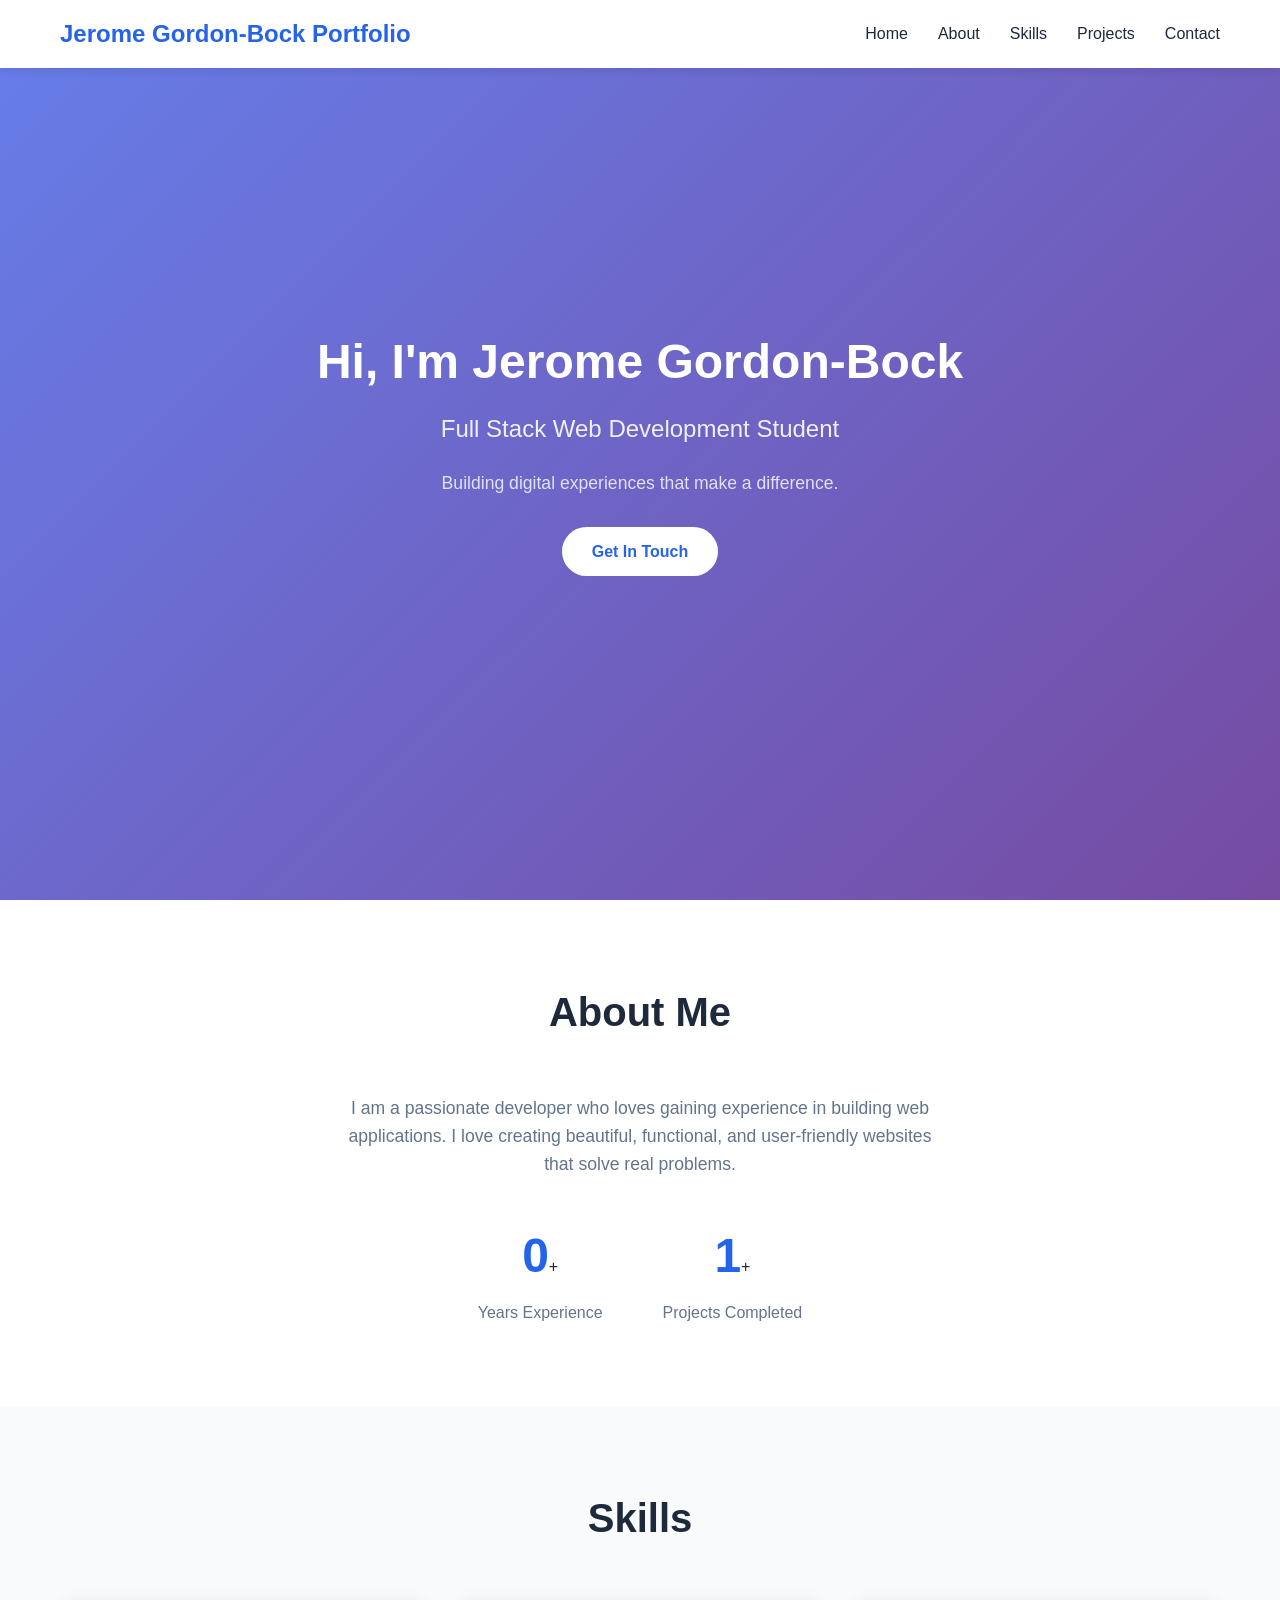
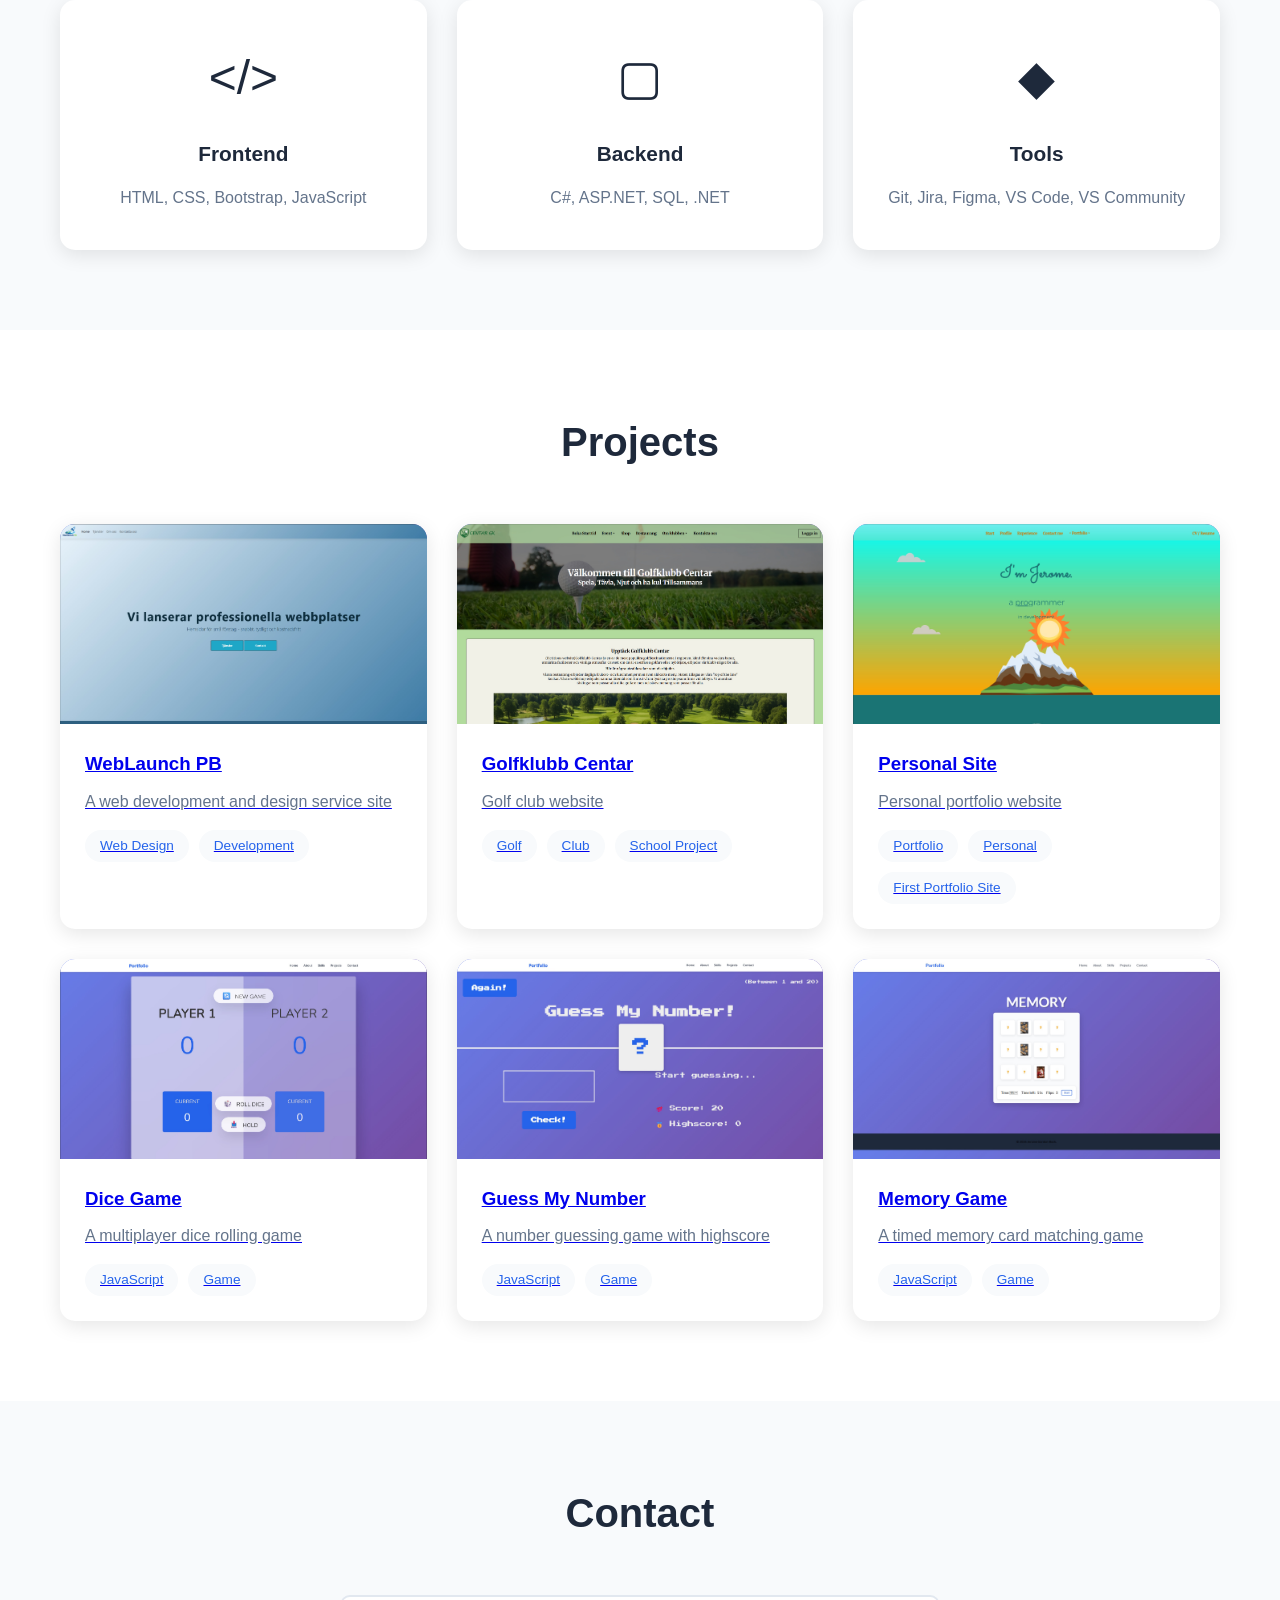
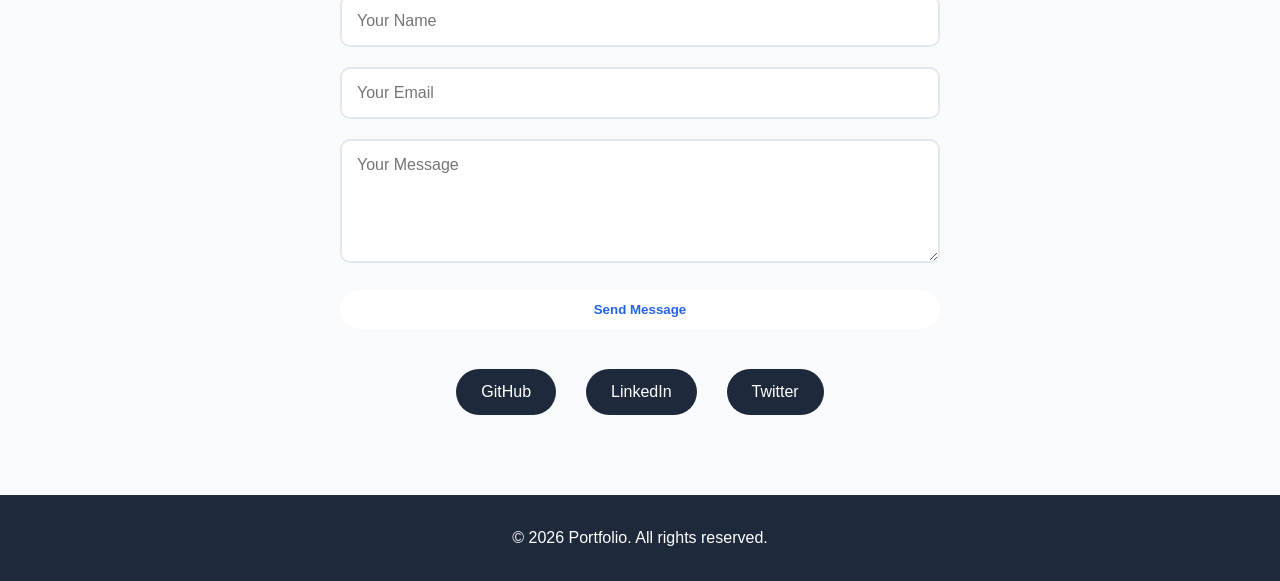
==== index.html @ b26fdc88 "first commit" ====
<!doctype html>
<html lang="en">
  <head>
    <meta charset="UTF-8" />
    <meta name="viewport" content="width=device-width, initial-scale=1.0" />
    <title>Portfolio</title>
    <link rel="stylesheet" href="styles.css" />
  </head>
  <body>
    <nav class="navbar">
      <div class="nav-content">
        <a href="#" class="logo">Jerome Gordon-Bock Portfolio</a>
        <button class="menu-toggle" id="menuToggle">
          <span></span>
          <span></span>
          <span></span>
        </button>
        <ul class="nav-links" id="navLinks">
          <li><a href="#home">Home</a></li>
          <li><a href="#about">About</a></li>
          <li><a href="#skills">Skills</a></li>
          <li><a href="#projects">Projects</a></li>
          <li><a href="#contact">Contact</a></li>
        </ul>
      </div>
    </nav>

    <section id="home" class="hero">
      <div class="hero-content">
        <h1>Hi, I'm <span id="typedName"></span></h1>
        <p class="tagline">Full Stack Web Development Student</p>
        <p class="bio">Building digital experiences that make a difference.</p>
        <a href="#contact" class="btn">Get In Touch</a>
      </div>
    </section>

    <section id="about" class="section">
      <div class="container">
        <h2 class="section-title">About Me</h2>
        <div class="about-content">
          <div class="about-text">
            <p>
              I am a passionate developer who loves gaining experience in
              building web applications. I love creating beautiful, functional,
              and user-friendly websites that solve real problems.
            </p>
          </div>
          <div class="about-stats">
            <div class="stat">
              <span class="stat-number" data-target="1">0</span>+
              <span class="stat-label">Years Experience</span>
            </div>
            <div class="stat">
              <span class="stat-number" data-target="5">0</span>+
              <span class="stat-label">Projects Completed</span>
            </div>
            <!-- <div class="stat">
              <span class="stat-number" data-target="0">0</span>+
              <span class="stat-label">Happy Clients</span>
            </div> -->
          </div>
        </div>
      </div>
    </section>

    <section id="skills" class="section bg-light">
      <div class="container">
        <h2 class="section-title">Skills</h2>
        <div class="skills-grid">
          <div class="skill-card">
            <div class="skill-icon">&#60;/&#62;</div>
            <h3>Frontend</h3>
            <p>HTML, CSS, Bootstrap, JavaScript</p>
          </div>
          <div class="skill-card">
            <div class="skill-icon">&#9634;</div>
            <h3>Backend</h3>
            <p>C#, ASP.NET, SQL, .NET</p>
          </div>
          <div class="skill-card">
            <div class="skill-icon">&#9670;</div>
            <h3>Tools</h3>
            <p>Git, Jira, Figma, VS Code, VS Community</p>
          </div>
        </div>
      </div>
    </section>

    <section id="projects" class="section">
      <div class="container">
        <h2 class="section-title">Projects</h2>
        <div class="projects-grid">
          <div class="project-card">
            <a
              href="https://www.weblaunchpb.se/"
              target="_blank"
              class="project-link"
            >
              <div class="project-image">
                <img
                  src="images/projects/weblaunchpb.jpg"
                  alt="WebLaunch PB"
                  onerror="this.style.display = 'none'"
                />
              </div>
              <div class="project-info">
                <h3>WebLaunch PB</h3>
                <p>A web development and design service site</p>
                <div class="project-tags">
                  <span>Web Design</span>
                  <span>Development</span>
                </div>
              </div>
            </a>
          </div>
          <div class="project-card">
            <a
              href="https://bockarns.github.io/Golfklubb-Centar/"
              target="_blank"
              class="project-link"
            >
              <div class="project-image">
                <img
                  src="images/projects/golfklubb.jpg"
                  alt="Golfklubb Centar"
                  onerror="this.style.display = 'none'"
                />
              </div>
              <div class="project-info">
                <h3>Golfklubb Centar</h3>
                <p>Golf club website</p>
                <div class="project-tags">
                  <span>Golf</span>
                  <span>Club</span>
                  <span>School Project</span>
                </div>
              </div>
            </a>
          </div>
          <div class="project-card">
            <a
              href="https://bockarns.github.io/Site/"
              target="_blank"
              class="project-link"
            >
              <div class="project-image">
                <img
                  src="images/projects/personal-site.jpg"
                  alt="Personal Site"
                  onerror="this.style.display = 'none'"
                />
              </div>
              <div class="project-info">
                <h3>Personal Site</h3>
                <p>Personal portfolio website</p>
                <div class="project-tags">
                  <span>Portfolio</span>
                  <span>Personal</span>
                  <span>First Portfolio Site</span>
                </div>
              </div>
            </a>
          </div>
          <div class="project-card">
            <a
              href="JS-projects/dices.html"
              target="_blank"
              class="project-link"
            >
              <div class="project-image">
                <img
                  src="images/projects/dice-game.jpg"
                  alt="Dice Game"
                  onerror="this.style.display = 'none'"
                />
              </div>
              <div class="project-info">
                <h3>Dice Game</h3>
                <p>A multiplayer dice rolling game</p>
                <div class="project-tags">
                  <span>JavaScript</span>
                  <span>Game</span>
                </div>
              </div>
            </a>
          </div>
          <div class="project-card">
            <a
              href="JS-projects/guessMN.html"
              target="_blank"
              class="project-link"
            >
              <div class="project-image">
                <img
                  src="images/projects/guessMN.jpg"
                  alt="Guess My Number"
                  onerror="this.style.display = 'none'"
                />
              </div>
              <div class="project-info">
                <h3>Guess My Number</h3>
                <p>A number guessing game with highscore</p>
                <div class="project-tags">
                  <span>JavaScript</span>
                  <span>Game</span>
                </div>
              </div>
            </a>
          </div>
          <div class="project-card">
            <a
              href="JS-projects/memory.html"
              target="_blank"
              class="project-link"
            >
              <div class="project-image">
                <img
                  src="images/projects/memory.jpg"
                  alt="Memory Game"
                  onerror="this.style.display = 'none'"
                />
              </div>
              <div class="project-info">
                <h3>Memory Game</h3>
                <p>A timed memory card matching game</p>
                <div class="project-tags">
                  <span>JavaScript</span>
                  <span>Game</span>
                </div>
              </div>
            </a>
          </div>
        </div>
      </div>
    </section>

    <section id="contact" class="section bg-light">
      <div class="container">
        <h2 class="section-title">Contact</h2>
        <form class="contact-form" id="contactForm" action="mailto:Jerome.bock@gmail.com" method="POST" enctype="text/plain">
          <div class="form-group">
            <input type="text" id="name" placeholder="Your Name" required />
          </div>
          <div class="form-group">
            <input type="email" id="email" placeholder="Your Email" required />
          </div>
          <div class="form-group">
            <textarea
              id="message"
              rows="5"
              placeholder="Your Message"
              required
            ></textarea>
          </div>
          <button type="submit" class="btn">Send Message</button>
        </form>
        <div class="social-links">
          <a
            href="https://github.com/Bockarns"
            target="_blank"
            class="social-link"
            >GitHub</a
          >
          <a
            href="https://www.linkedin.com/in/jerome-gordon-bock/"
            target="_blank"
            class="social-link"
            >LinkedIn</a
          >
          <a href="https://x.com/Bockarn" target="_blank" class="social-link"
            >Twitter</a
          >
        </div>
      </div>
    </section>

    <footer class="footer">
      <p>&copy; 2026 Portfolio. All rights reserved.</p>
    </footer>

    <script src="script.js"></script>
  </body>
</html>
---- styles.css ----
* {
    margin: 0;
    padding: 0;
    box-sizing: border-box;
}

:root {
    --primary: #2563eb;
    --dark: #1e293b;
    --light: #f8fafc;
    --gray: #64748b;
    --white: #ffffff;
}

html {
    scroll-behavior: smooth;
}

body {
    font-family: 'Segoe UI', Tahoma, Geneva, Verdana, sans-serif;
    line-height: 1.6;
    color: var(--dark);
}

.container {
    max-width: 1200px;
    margin: 0 auto;
    padding: 0 20px;
}

.navbar {
    position: fixed;
    top: 0;
    left: 0;
    right: 0;
    background: var(--white);
    box-shadow: 0 2px 10px rgba(0, 0, 0, 0.1);
    z-index: 1000;
}

.nav-content {
    max-width: 1200px;
    margin: 0 auto;
    padding: 15px 20px;
    display: flex;
    justify-content: space-between;
    align-items: center;
}

.logo {
    font-size: 1.5rem;
    font-weight: bold;
    color: var(--primary);
    text-decoration: none;
}

.nav-links {
    display: flex;
    list-style: none;
    gap: 30px;
}

.nav-links a {
    text-decoration: none;
    color: var(--dark);
    font-weight: 500;
    transition: color 0.3s;
}

.nav-links a:hover {
    color: var(--primary);
}

.menu-toggle {
    display: none;
    flex-direction: column;
    gap: 5px;
    background: none;
    border: none;
    cursor: pointer;
    padding: 5px;
}

.menu-toggle span {
    width: 25px;
    height: 3px;
    background: var(--dark);
    border-radius: 2px;
    transition: all 0.3s;
}

.hero {
    min-height: 100vh;
    display: flex;
    align-items: center;
    justify-content: center;
    background: linear-gradient(135deg, #667eea 0%, #764ba2 100%);
    color: var(--white);
    text-align: center;
    padding: 100px 20px;
}

.hero-content h1 {
    font-size: 3rem;
    margin-bottom: 10px;
}

.tagline {
    font-size: 1.5rem;
    margin-bottom: 20px;
    opacity: 0.9;
}

.bio {
    font-size: 1.1rem;
    margin-bottom: 30px;
    opacity: 0.8;
}

.btn {
    display: inline-block;
    padding: 12px 30px;
    background: var(--white);
    color: var(--primary);
    text-decoration: none;
    border-radius: 30px;
    font-weight: 600;
    transition: transform 0.3s, box-shadow 0.3s;
    border: none;
    cursor: pointer;
}

.btn:hover {
    transform: translateY(-3px);
    box-shadow: 0 10px 20px rgba(0, 0, 0, 0.2);
}

.section {
    padding: 80px 0;
}

.bg-light {
    background: var(--light);
}

.section-title {
    font-size: 2.5rem;
    text-align: center;
    margin-bottom: 50px;
    color: var(--dark);
}

.about-content {
    display: flex;
    flex-direction: column;
    align-items: center;
    gap: 40px;
}

.about-text {
    max-width: 600px;
    text-align: center;
    font-size: 1.1rem;
    color: var(--gray);
}

.about-stats {
    display: flex;
    gap: 60px;
    flex-wrap: wrap;
    justify-content: center;
}

.stat {
    text-align: center;
}

.stat-number {
    font-size: 3rem;
    font-weight: bold;
    color: var(--primary);
}

.stat-label {
    display: block;
    color: var(--gray);
    margin-top: 5px;
}

.skills-grid {
    display: grid;
    grid-template-columns: repeat(auto-fit, minmax(250px, 1fr));
    gap: 30px;
}

.skill-card {
    background: var(--white);
    padding: 40px 30px;
    border-radius: 15px;
    text-align: center;
    box-shadow: 0 5px 20px rgba(0, 0, 0, 0.1);
    transition: transform 0.3s;
}

.skill-card:hover {
    transform: translateY(-5px);
}

.skill-icon {
    font-size: 3rem;
    margin-bottom: 20px;
}

.skill-card h3 {
    margin-bottom: 15px;
    font-size: 1.3rem;
}

.skill-card p {
    color: var(--gray);
}

.projects-grid {
    display: grid;
    grid-template-columns: repeat(auto-fit, minmax(300px, 1fr));
    gap: 30px;
}

.project-card {
    background: var(--white);
    border-radius: 15px;
    overflow: hidden;
    box-shadow: 0 5px 20px rgba(0, 0, 0, 0.1);
    transition: transform 0.3s;
}

.project-card:hover {
    transform: translateY(-5px);
}

.project-image {
    height: 200px;
    background: linear-gradient(135deg, #667eea 0%, #764ba2 100%);
    overflow: hidden;
}

.project-image img {
    width: 100%;
    height: 100%;
    object-fit: cover;
    object-position: top;
}

.project-info {
    padding: 25px;
}

.project-info h3 {
    margin-bottom: 10px;
}

.project-info p {
    color: var(--gray);
    margin-bottom: 15px;
}

.project-tags {
    display: flex;
    gap: 10px;
    flex-wrap: wrap;
}

.project-tags span {
    padding: 5px 15px;
    background: var(--light);
    border-radius: 20px;
    font-size: 0.85rem;
    color: var(--primary);
}

.contact-form {
    max-width: 600px;
    margin: 0 auto 40px;
}

.form-group {
    margin-bottom: 20px;
}

.form-group input,
.form-group textarea {
    width: 100%;
    padding: 15px;
    border: 2px solid #e2e8f0;
    border-radius: 10px;
    font-size: 1rem;
    font-family: inherit;
    transition: border-color 0.3s;
}

.form-group input:focus,
.form-group textarea:focus {
    outline: none;
    border-color: var(--primary);
}

.contact-form .btn {
    width: 100%;
}

.social-links {
    display: flex;
    justify-content: center;
    gap: 30px;
}

.social-link {
    padding: 10px 25px;
    background: var(--dark);
    color: var(--white);
    text-decoration: none;
    border-radius: 25px;
    transition: background 0.3s;
}

.social-link:hover {
    background: var(--primary);
}

.footer {
    background: var(--dark);
    color: var(--white);
    text-align: center;
    padding: 30px 20px;
}

@media (max-width: 768px) {
    .menu-toggle {
        display: flex;
    }

    .nav-links {
        position: absolute;
        top: 100%;
        left: 0;
        right: 0;
        background: var(--white);
        flex-direction: column;
        padding: 20px;
        gap: 15px;
        box-shadow: 0 10px 20px rgba(0, 0, 0, 0.1);
        display: none;
    }

    .nav-links.active {
        display: flex;
    }

    .hero-content h1 {
        font-size: 2rem;
    }

    .tagline {
        font-size: 1.2rem;
    }

    .about-stats {
        gap: 30px;
    }

    .stat-number {
        font-size: 2rem;
    }
}
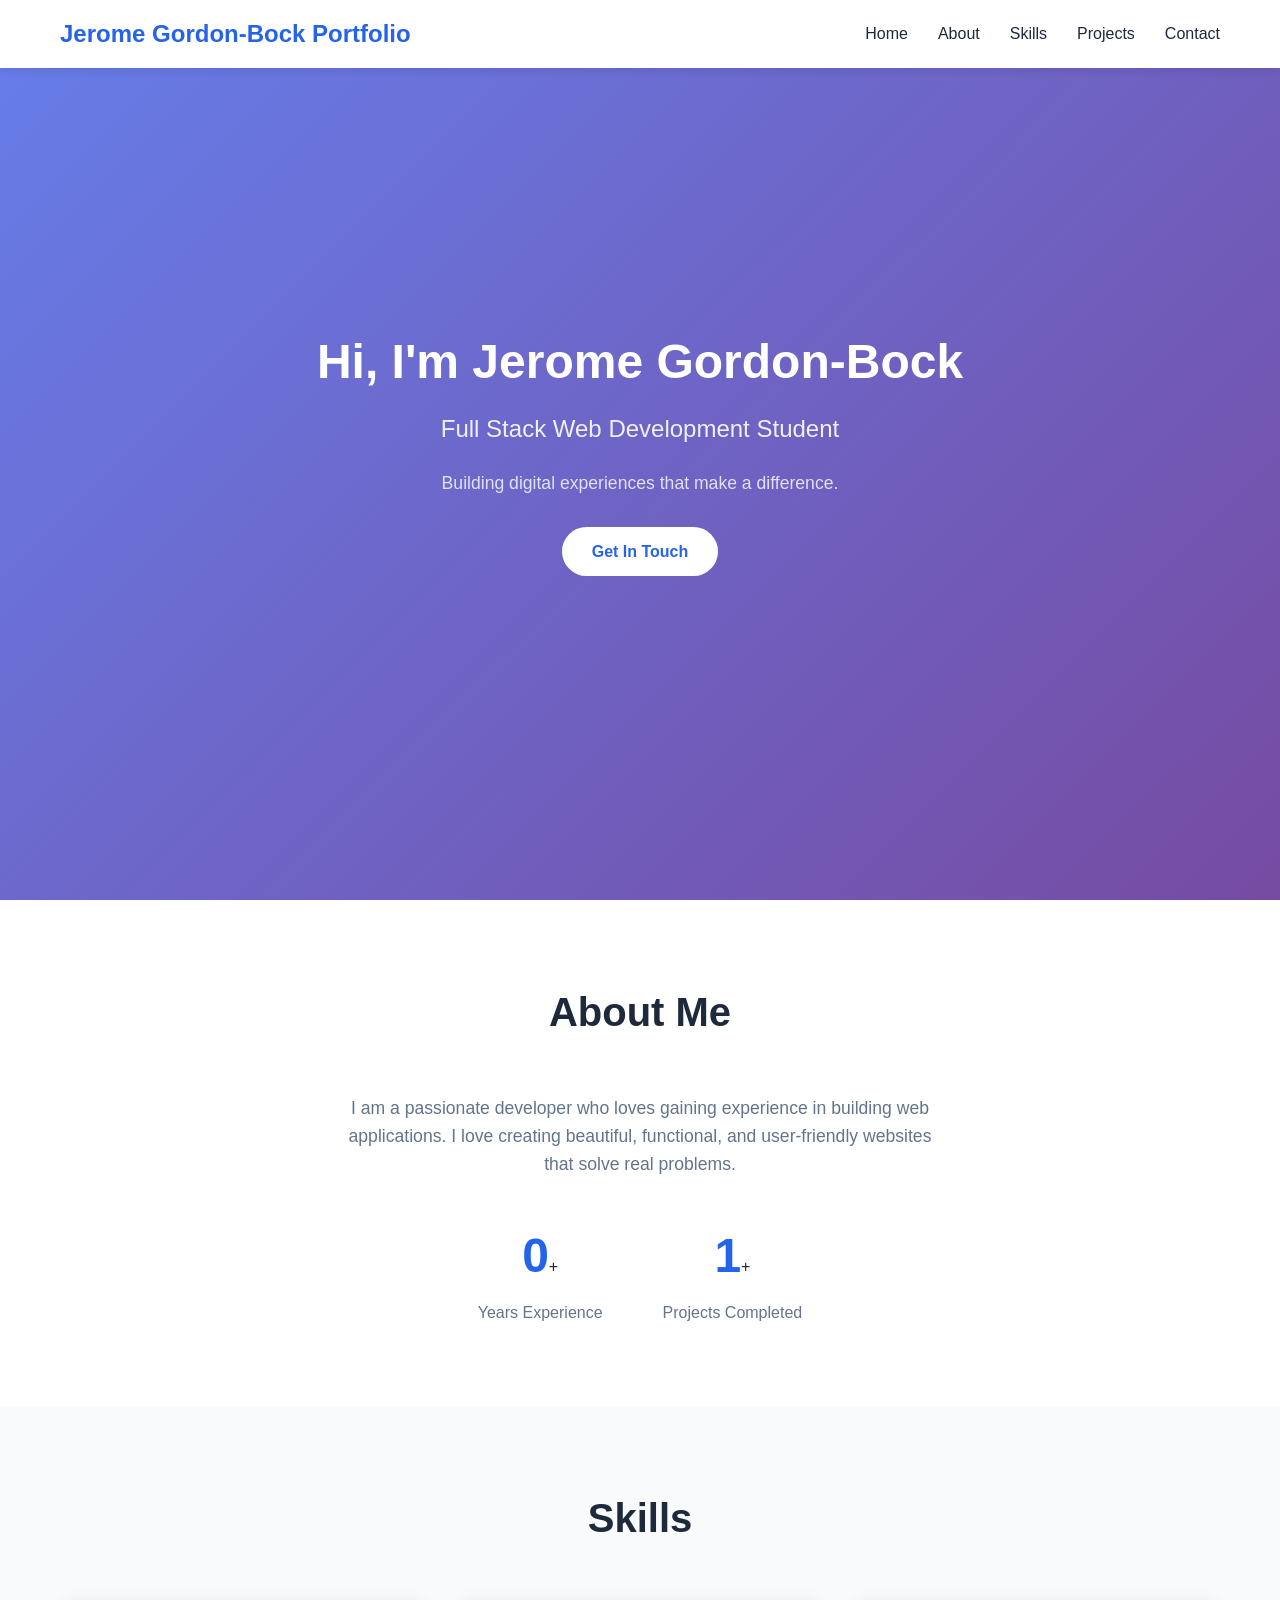
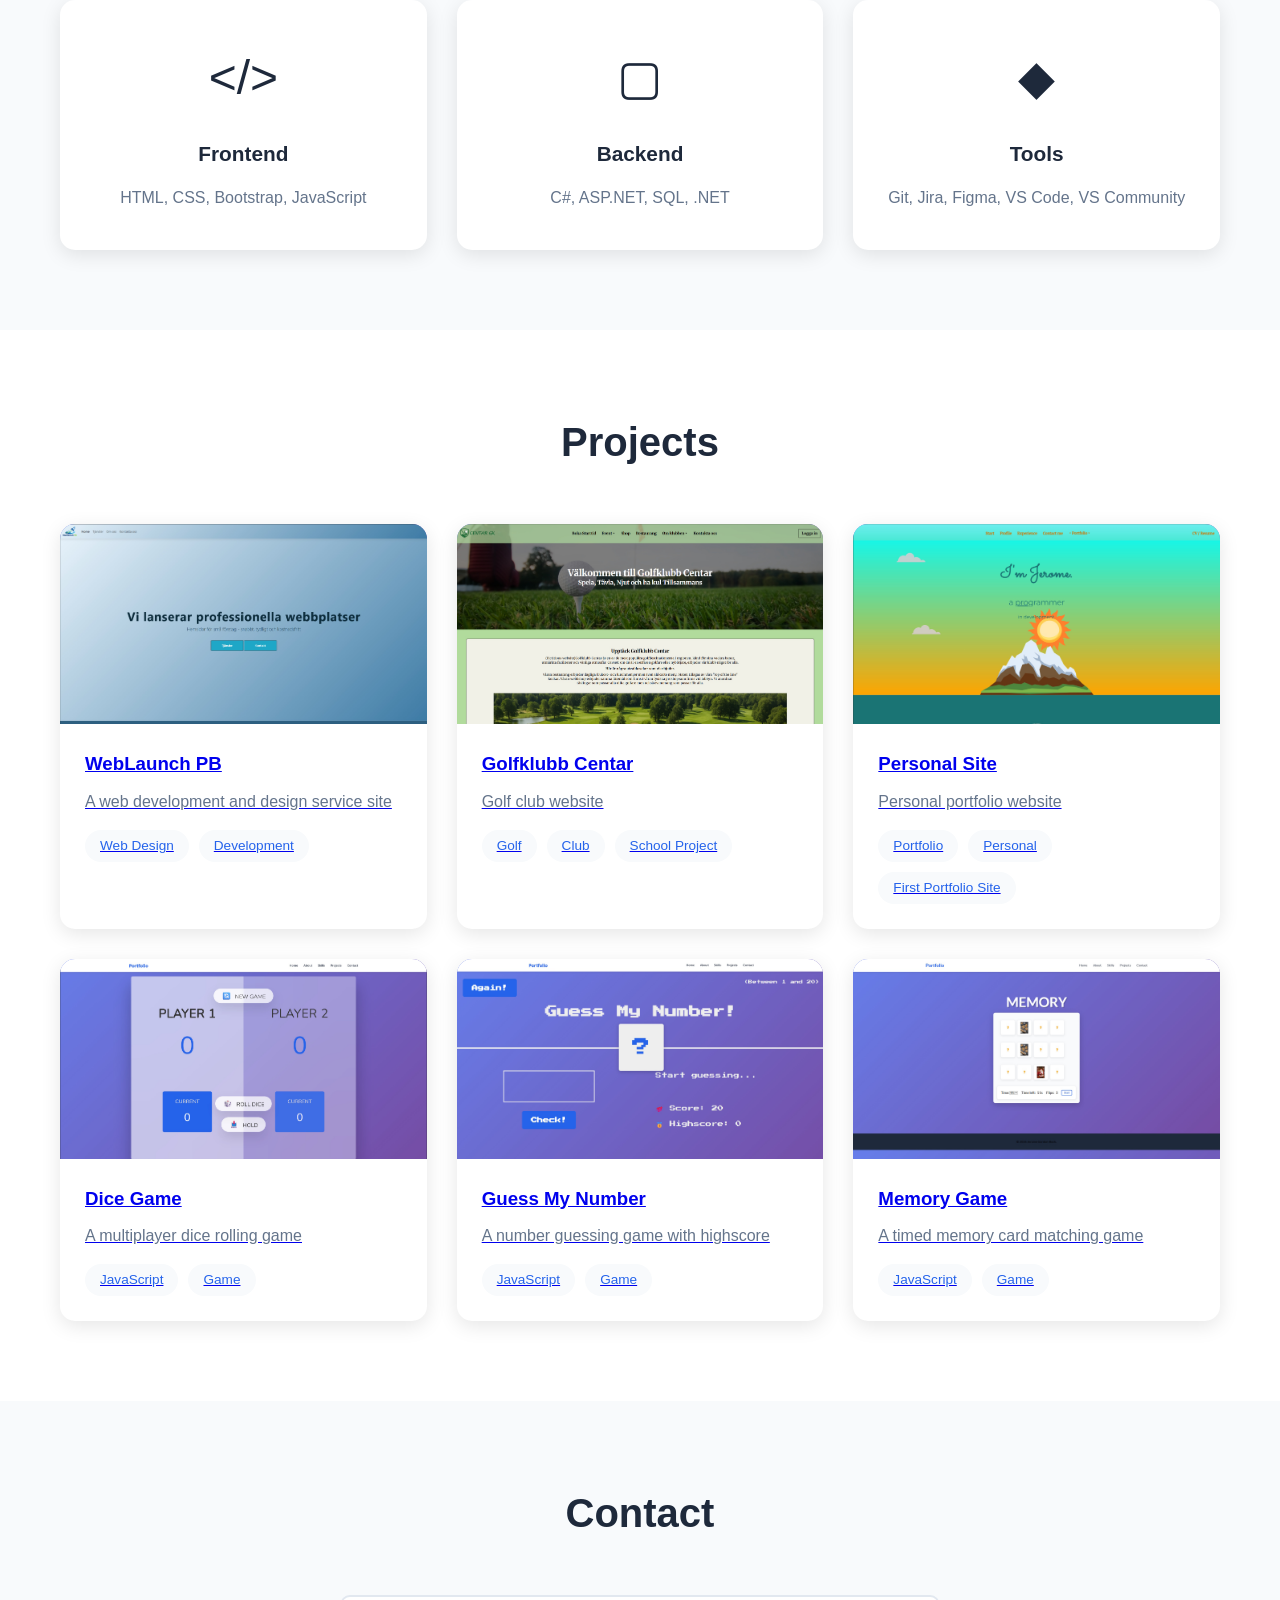
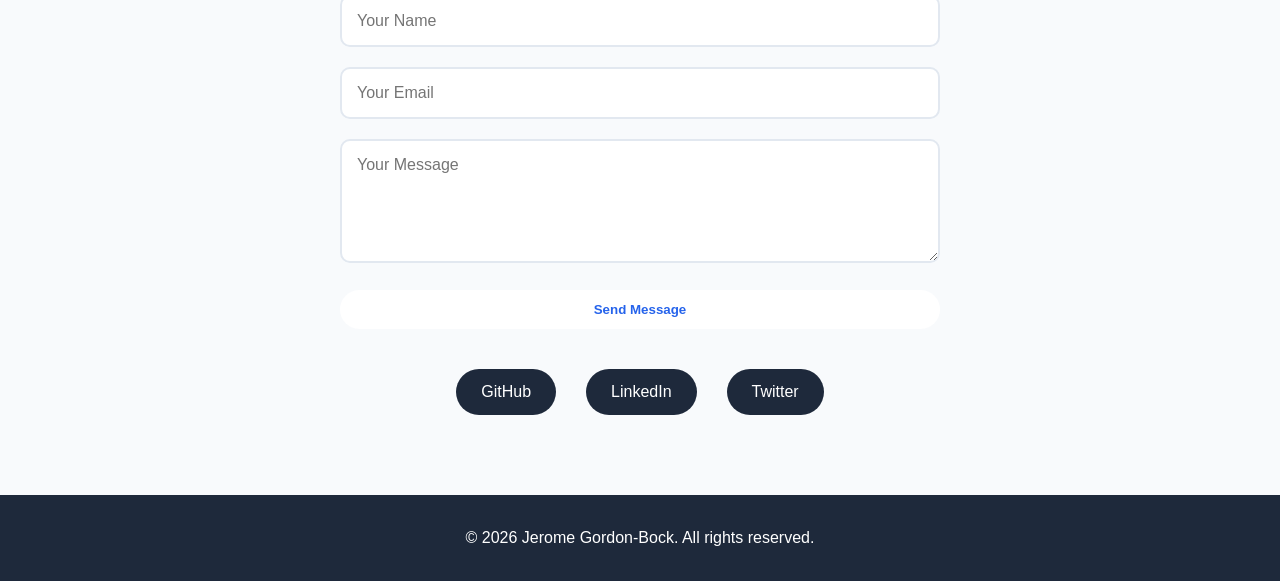
==== commit df1d85d9: "Updated Copyright" ====
--- a/index.html
+++ b/index.html
@@ -237,7 +237,13 @@
     <section id="contact" class="section bg-light">
       <div class="container">
         <h2 class="section-title">Contact</h2>
-        <form class="contact-form" id="contactForm" action="mailto:Jerome.bock@gmail.com" method="POST" enctype="text/plain">
+        <form
+          class="contact-form"
+          id="contactForm"
+          action="mailto:Jerome.bock@gmail.com"
+          method="POST"
+          enctype="text/plain"
+        >
           <div class="form-group">
             <input type="text" id="name" placeholder="Your Name" required />
           </div>
@@ -275,7 +281,7 @@
     </section>
 
     <footer class="footer">
-      <p>&copy; 2026 Portfolio. All rights reserved.</p>
+      <p>&copy; 2026 Jerome Gordon-Bock. All rights reserved.</p>
     </footer>
 
     <script src="script.js"></script>
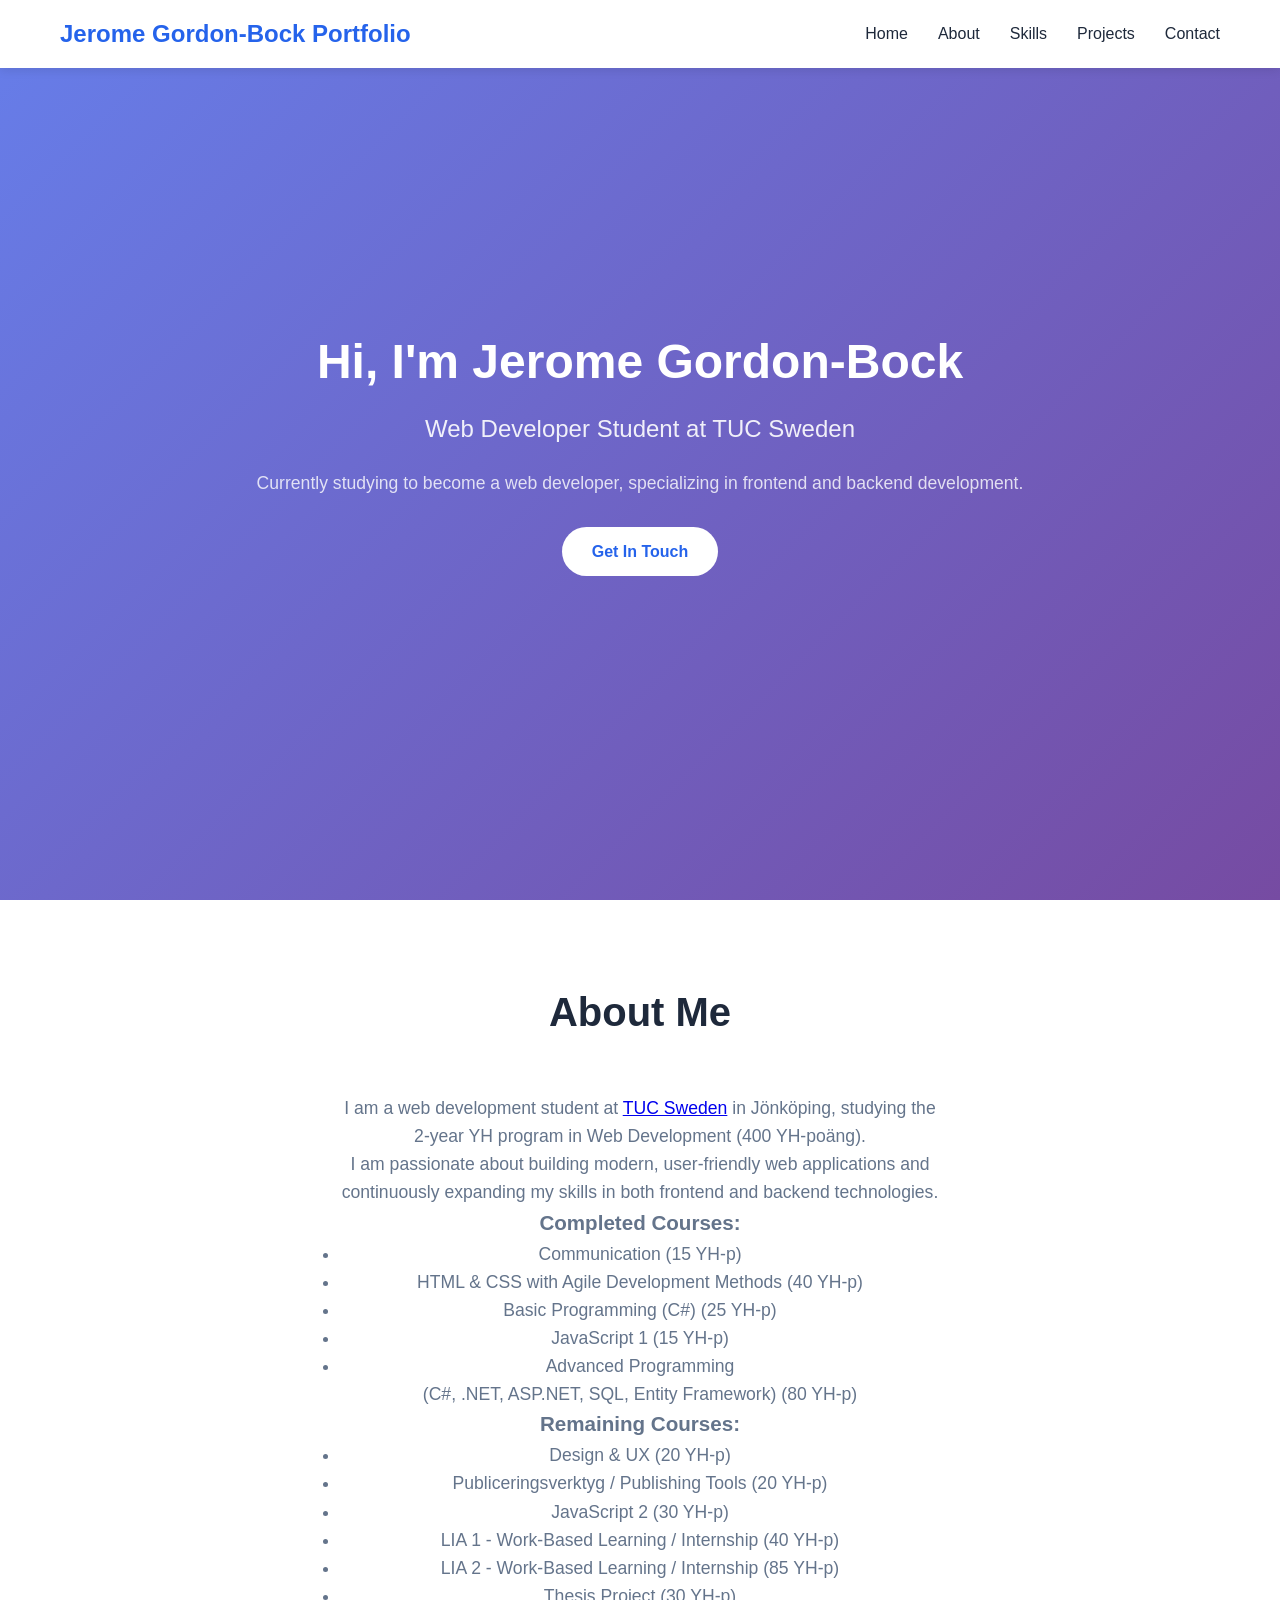
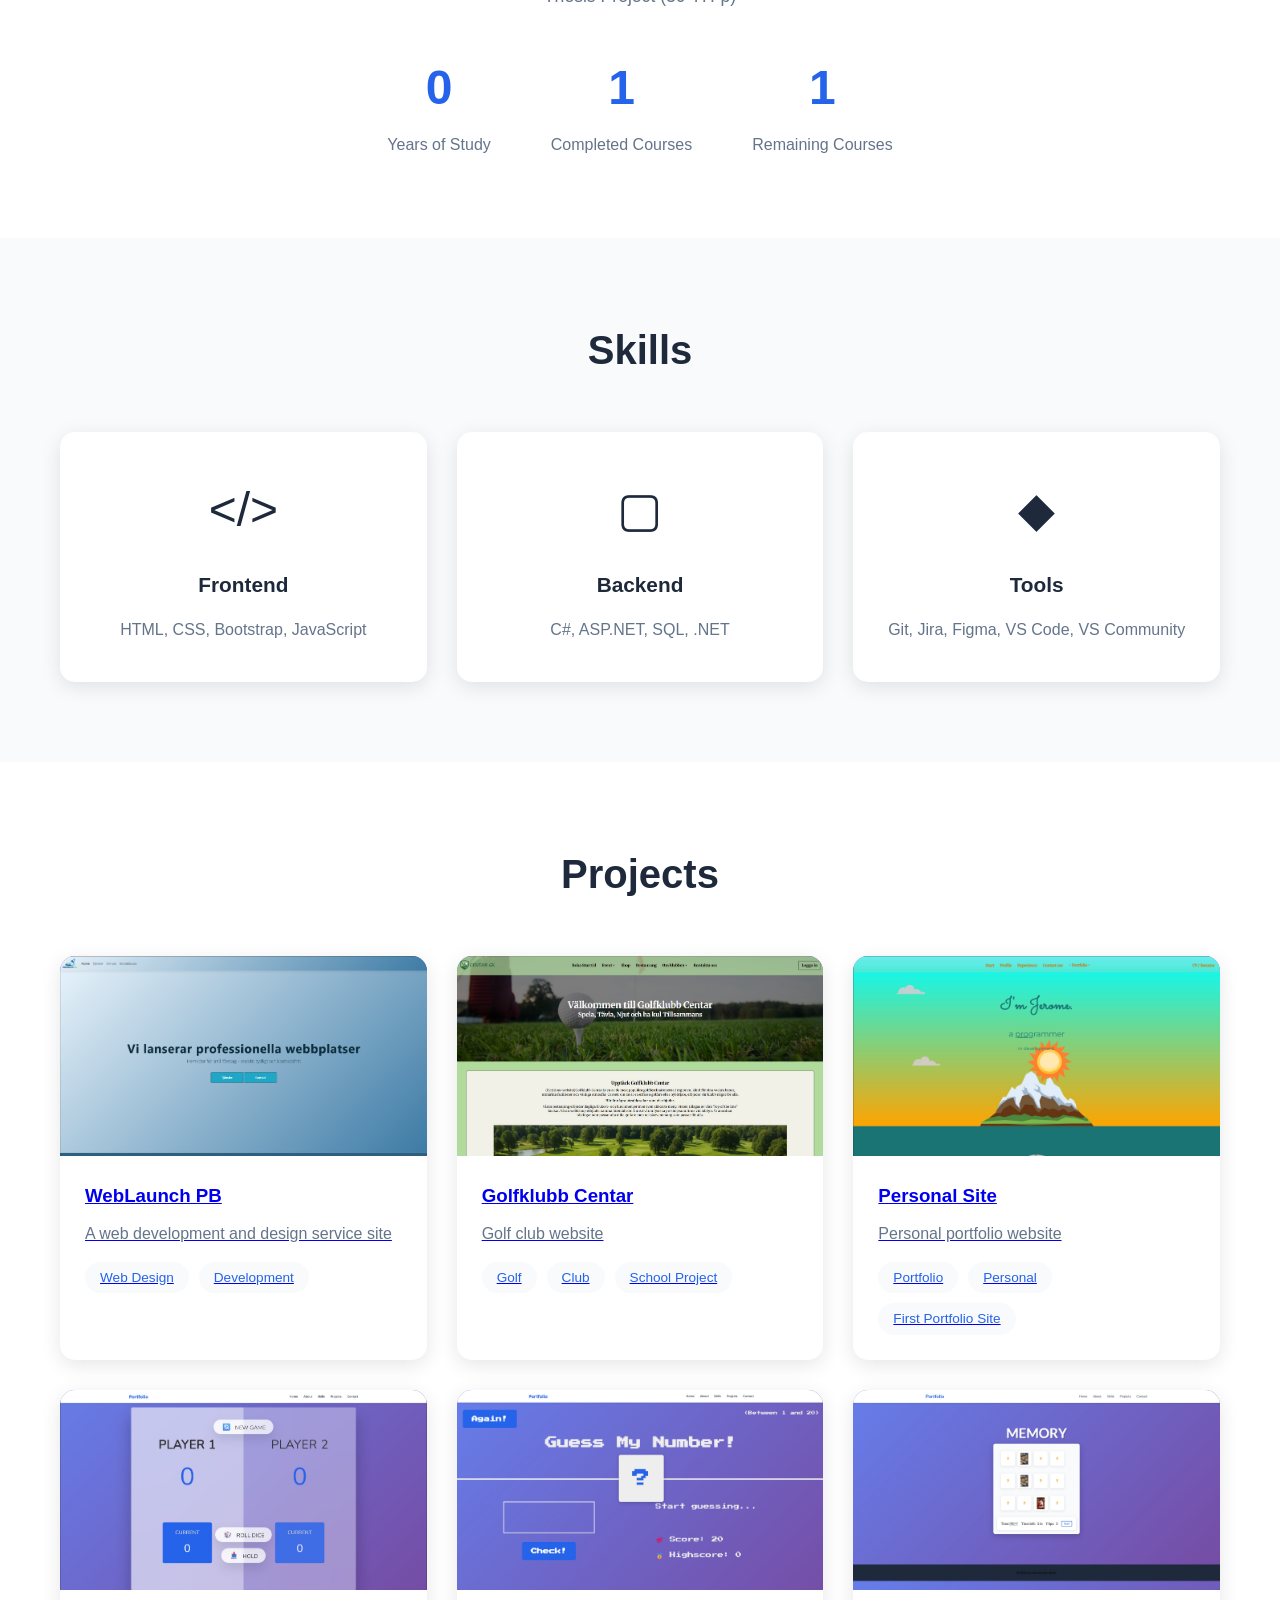
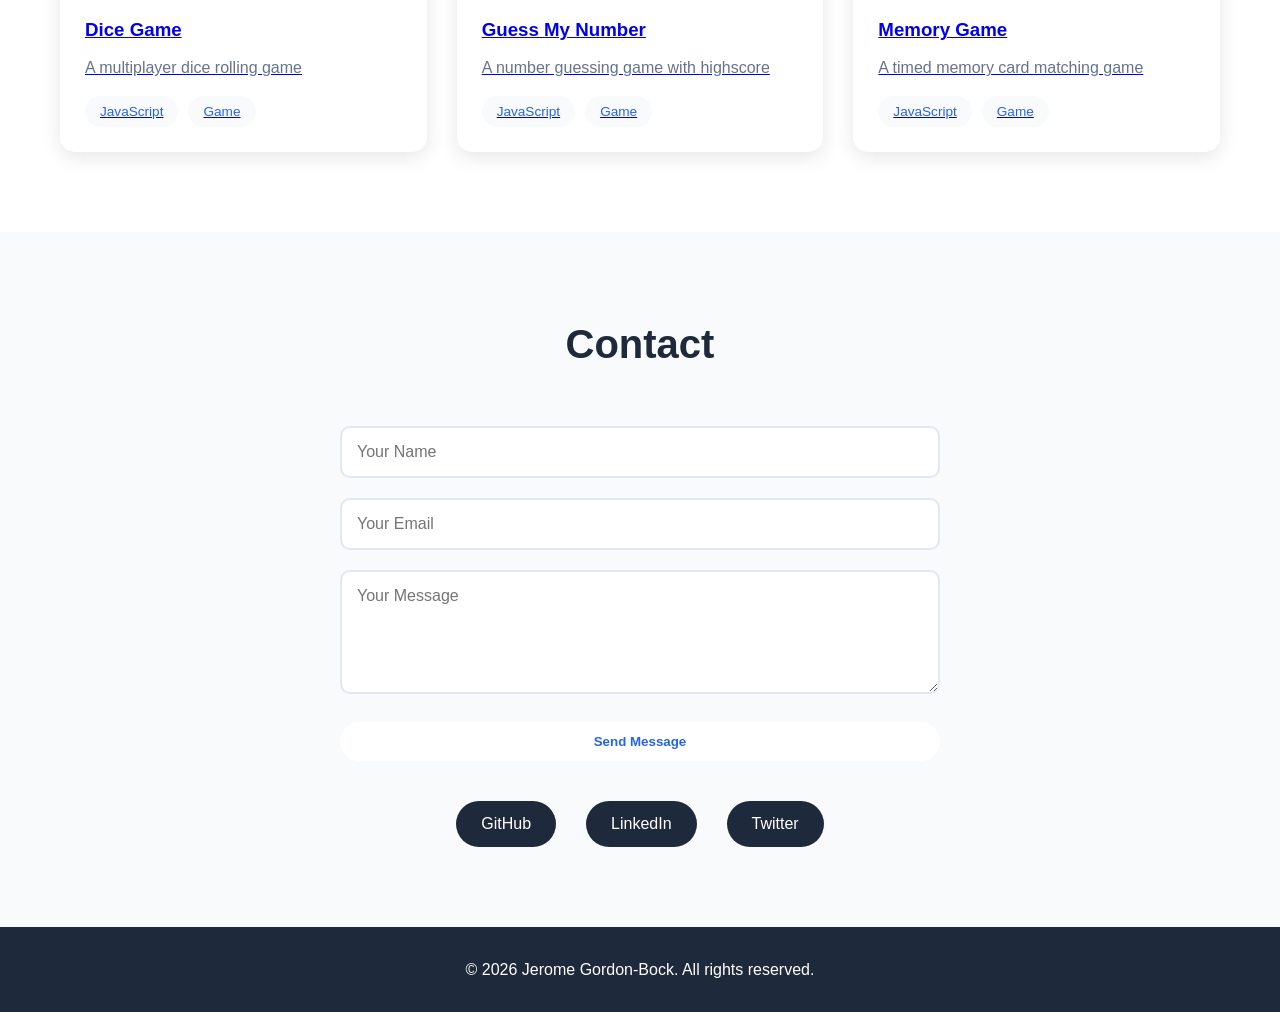
==== commit 104bc695: "Updated for more student focused" ====
--- a/index.html
+++ b/index.html
@@ -28,8 +28,11 @@
     <section id="home" class="hero">
       <div class="hero-content">
         <h1>Hi, I'm <span id="typedName"></span></h1>
-        <p class="tagline">Full Stack Web Development Student</p>
-        <p class="bio">Building digital experiences that make a difference.</p>
+        <p class="tagline">Web Developer Student at TUC Sweden</p>
+        <p class="bio">
+          Currently studying to become a web developer, specializing in frontend
+          and backend development.
+        </p>
         <a href="#contact" class="btn">Get In Touch</a>
       </div>
     </section>
@@ -40,24 +43,55 @@
         <div class="about-content">
           <div class="about-text">
             <p>
-              I am a passionate developer who loves gaining experience in
-              building web applications. I love creating beautiful, functional,
-              and user-friendly websites that solve real problems.
+              I am a web development student at
+              <a
+                href="https://www.tucsweden.se/utbildning/program/webbutvecklare-distans-jonkoping/"
+                target="_blank"
+                rel="noopener"
+                >TUC Sweden</a
+              >
+              in Jönköping, studying the 2-year YH program in Web Development
+              (400 YH-poäng).
             </p>
+            <p>
+              I am passionate about building modern, user-friendly web
+              applications and continuously expanding my skills in both frontend
+              and backend technologies.
+            </p>
+            <h3>Completed Courses:</h3>
+            <ul>
+              <li>Communication (15 YH-p)</li>
+              <li>HTML & CSS with Agile Development Methods (40 YH-p)</li>
+              <li>Basic Programming (C#) (25 YH-p)</li>
+              <li>JavaScript 1 (15 YH-p)</li>
+              <li>
+                Advanced Programming <br />(C#, .NET, ASP.NET, SQL, Entity
+                Framework) (80 YH-p)
+              </li>
+            </ul>
+            <h3>Remaining Courses:</h3>
+            <ul>
+              <li>Design & UX (20 YH-p)</li>
+              <li>Publiceringsverktyg / Publishing Tools (20 YH-p)</li>
+              <li>JavaScript 2 (30 YH-p)</li>
+              <li>LIA 1 - Work-Based Learning / Internship (40 YH-p)</li>
+              <li>LIA 2 - Work-Based Learning / Internship (85 YH-p)</li>
+              <li>Thesis Project (30 YH-p)</li>
+            </ul>
           </div>
           <div class="about-stats">
             <div class="stat">
-              <span class="stat-number" data-target="1">0</span>+
-              <span class="stat-label">Years Experience</span>
+              <span class="stat-number" data-target="2">0</span>
+              <span class="stat-label">Years of Study</span>
             </div>
             <div class="stat">
-              <span class="stat-number" data-target="5">0</span>+
-              <span class="stat-label">Projects Completed</span>
+              <span class="stat-number" data-target="5">0</span>
+              <span class="stat-label">Completed Courses</span>
             </div>
-            <!-- <div class="stat">
-              <span class="stat-number" data-target="0">0</span>+
-              <span class="stat-label">Happy Clients</span>
-            </div> -->
+            <div class="stat">
+              <span class="stat-number" data-target="6">0</span>
+              <span class="stat-label">Remaining Courses</span>
+            </div>
           </div>
         </div>
       </div>
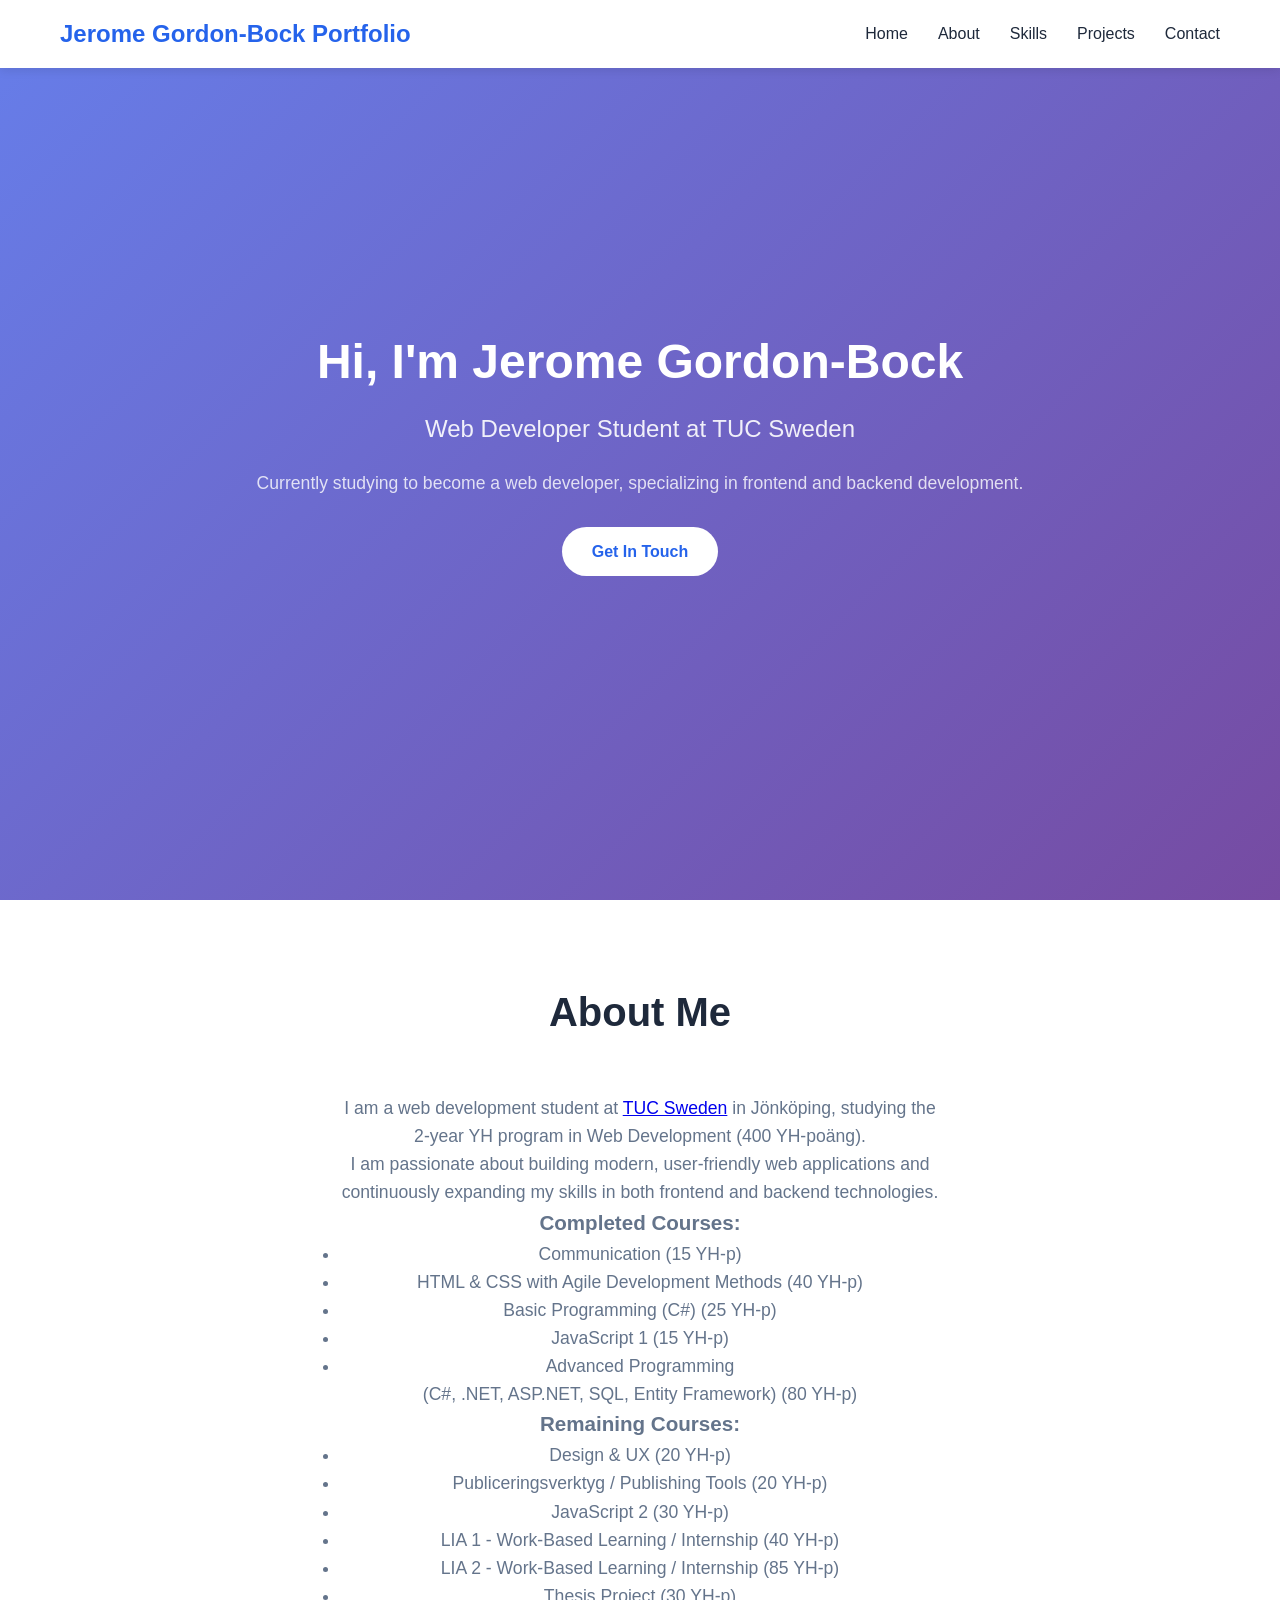
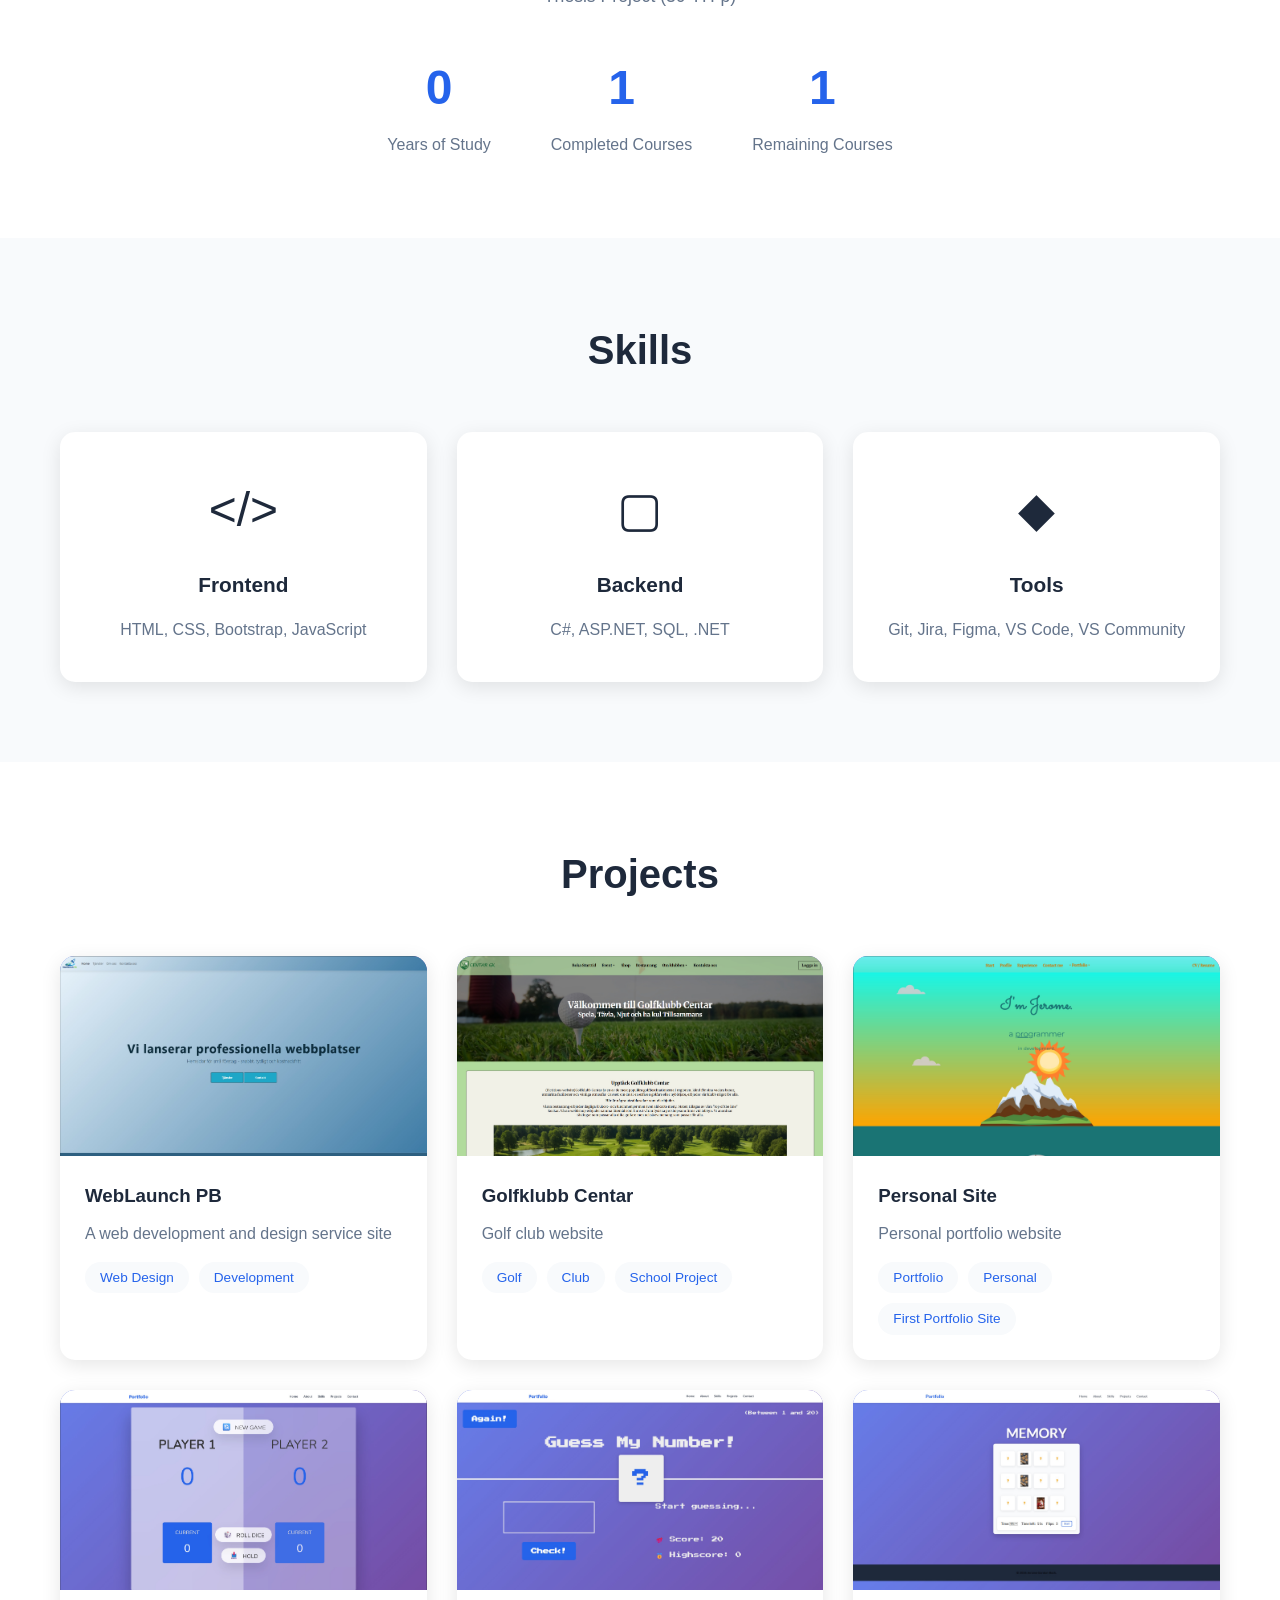
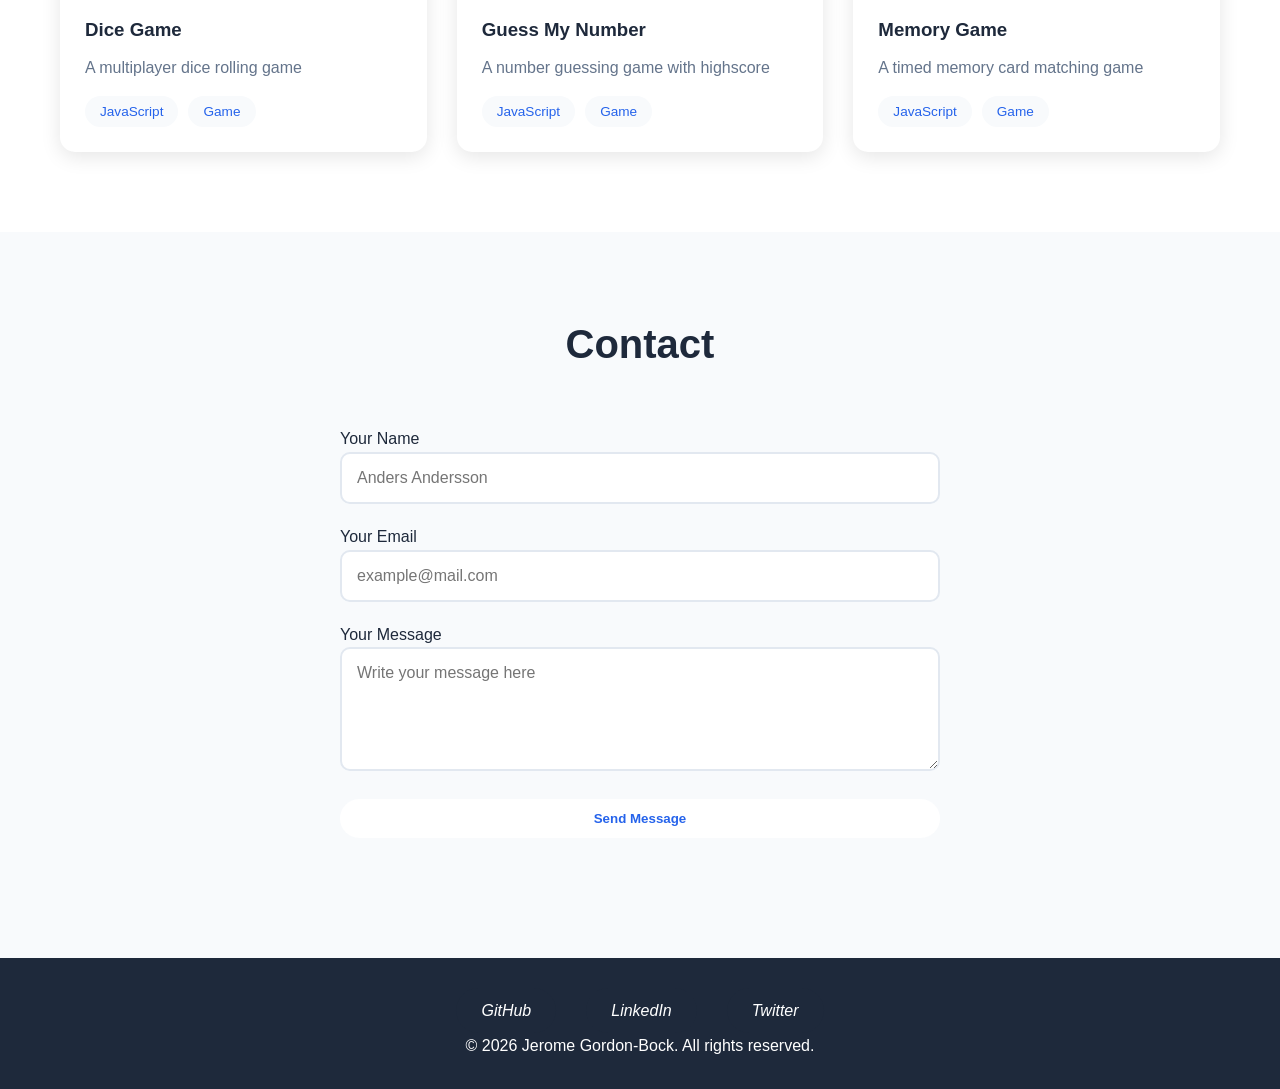
==== commit fcd14847: "Accesibility changes" ====
--- a/index.html
+++ b/index.html
@@ -3,318 +3,334 @@
   <head>
     <meta charset="UTF-8" />
     <meta name="viewport" content="width=device-width, initial-scale=1.0" />
-    <title>Portfolio</title>
+    <title>JG-B Portfolio</title>
+    <link rel="icon" type="image/x-icon" href="faviconjgb.ico" />
     <link rel="stylesheet" href="styles.css" />
   </head>
   <body>
-    <nav class="navbar">
-      <div class="nav-content">
-        <a href="#" class="logo">Jerome Gordon-Bock Portfolio</a>
-        <button class="menu-toggle" id="menuToggle">
-          <span></span>
-          <span></span>
-          <span></span>
-        </button>
-        <ul class="nav-links" id="navLinks">
-          <li><a href="#home">Home</a></li>
-          <li><a href="#about">About</a></li>
-          <li><a href="#skills">Skills</a></li>
-          <li><a href="#projects">Projects</a></li>
-          <li><a href="#contact">Contact</a></li>
-        </ul>
-      </div>
-    </nav>
-
-    <section id="home" class="hero">
-      <div class="hero-content">
-        <h1>Hi, I'm <span id="typedName"></span></h1>
-        <p class="tagline">Web Developer Student at TUC Sweden</p>
-        <p class="bio">
-          Currently studying to become a web developer, specializing in frontend
-          and backend development.
-        </p>
-        <a href="#contact" class="btn">Get In Touch</a>
-      </div>
-    </section>
-
-    <section id="about" class="section">
-      <div class="container">
-        <h2 class="section-title">About Me</h2>
-        <div class="about-content">
-          <div class="about-text">
-            <p>
-              I am a web development student at
-              <a
-                href="https://www.tucsweden.se/utbildning/program/webbutvecklare-distans-jonkoping/"
-                target="_blank"
-                rel="noopener"
-                >TUC Sweden</a
-              >
-              in Jönköping, studying the 2-year YH program in Web Development
-              (400 YH-poäng).
-            </p>
-            <p>
-              I am passionate about building modern, user-friendly web
-              applications and continuously expanding my skills in both frontend
-              and backend technologies.
-            </p>
-            <h3>Completed Courses:</h3>
-            <ul>
-              <li>Communication (15 YH-p)</li>
-              <li>HTML & CSS with Agile Development Methods (40 YH-p)</li>
-              <li>Basic Programming (C#) (25 YH-p)</li>
-              <li>JavaScript 1 (15 YH-p)</li>
-              <li>
-                Advanced Programming <br />(C#, .NET, ASP.NET, SQL, Entity
-                Framework) (80 YH-p)
-              </li>
-            </ul>
-            <h3>Remaining Courses:</h3>
-            <ul>
-              <li>Design & UX (20 YH-p)</li>
-              <li>Publiceringsverktyg / Publishing Tools (20 YH-p)</li>
-              <li>JavaScript 2 (30 YH-p)</li>
-              <li>LIA 1 - Work-Based Learning / Internship (40 YH-p)</li>
-              <li>LIA 2 - Work-Based Learning / Internship (85 YH-p)</li>
-              <li>Thesis Project (30 YH-p)</li>
-            </ul>
+    <header>
+      <nav class="navbar">
+        <div class="nav-content">
+          <a href="#home" class="logo">Jerome Gordon-Bock Portfolio</a>
+          <button class="menu-toggle" id="menuToggle" aria-label="Open meny">
+            <span></span>
+            <span></span>
+            <span></span>
+          </button>
+          <ul class="nav-links" id="navLinks">
+            <li><a href="#home">Home</a></li>
+            <li><a href="#about">About</a></li>
+            <li><a href="#skills">Skills</a></li>
+            <li><a href="#projects">Projects</a></li>
+            <li><a href="#contact">Contact</a></li>
+          </ul>
+        </div>
+      </nav>
+    </header>
+    <main>
+      <section id="home" class="hero">
+        <div class="hero-content">
+          <h1>Hi, I'm <span id="typedName"></span></h1>
+          <p class="tagline">Web Developer Student at TUC Sweden</p>
+          <p class="bio">
+            Currently studying to become a web developer, specializing in
+            frontend and backend development.
+          </p>
+          <a href="#contact" class="btn">Get In Touch</a>
+        </div>
+      </section>
+
+      <section id="about" class="section">
+        <div class="container">
+          <h2 class="section-title">About Me</h2>
+          <div class="about-content">
+            <div class="about-text">
+              <p>
+                I am a web development student at
+                <a
+                  href="https://www.tucsweden.se/utbildning/program/webbutvecklare-distans-jonkoping/"
+                  target="_blank"
+                  rel="noopener"
+                  >TUC Sweden</a
+                >
+                in Jönköping, studying the 2-year YH program in Web Development
+                (400 YH-poäng).
+              </p>
+              <p>
+                I am passionate about building modern, user-friendly web
+                applications and continuously expanding my skills in both
+                frontend and backend technologies.
+              </p>
+              <h3>Completed Courses:</h3>
+              <ul>
+                <li>Communication (15 YH-p)</li>
+                <li>HTML & CSS with Agile Development Methods (40 YH-p)</li>
+                <li>Basic Programming (C#) (25 YH-p)</li>
+                <li>JavaScript 1 (15 YH-p)</li>
+                <li>
+                  Advanced Programming <br />(C#, .NET, ASP.NET, SQL, Entity
+                  Framework) (80 YH-p)
+                </li>
+              </ul>
+              <h3>Remaining Courses:</h3>
+              <ul>
+                <li>Design & UX (20 YH-p)</li>
+                <li>Publiceringsverktyg / Publishing Tools (20 YH-p)</li>
+                <li>JavaScript 2 (30 YH-p)</li>
+                <li>LIA 1 - Work-Based Learning / Internship (40 YH-p)</li>
+                <li>LIA 2 - Work-Based Learning / Internship (85 YH-p)</li>
+                <li>Thesis Project (30 YH-p)</li>
+              </ul>
+            </div>
+            <div class="about-stats">
+              <div class="stat">
+                <span class="stat-number" data-target="2">0</span>
+                <span class="stat-label">Years of Study</span>
+              </div>
+              <div class="stat">
+                <span class="stat-number" data-target="5">0</span>
+                <span class="stat-label">Completed Courses</span>
+              </div>
+              <div class="stat">
+                <span class="stat-number" data-target="6">0</span>
+                <span class="stat-label">Remaining Courses</span>
+              </div>
+            </div>
           </div>
-          <div class="about-stats">
-            <div class="stat">
-              <span class="stat-number" data-target="2">0</span>
-              <span class="stat-label">Years of Study</span>
-            </div>
-            <div class="stat">
-              <span class="stat-number" data-target="5">0</span>
-              <span class="stat-label">Completed Courses</span>
-            </div>
-            <div class="stat">
-              <span class="stat-number" data-target="6">0</span>
-              <span class="stat-label">Remaining Courses</span>
-            </div>
+        </div>
+      </section>
+
+      <section id="skills" class="section bg-light">
+        <div class="container">
+          <h2 class="section-title">Skills</h2>
+          <div class="skills-grid">
+            <article class="skill-card">
+              <div class="skill-icon">&#60;/&#62;</div>
+              <h3>Frontend</h3>
+              <p>HTML, CSS, Bootstrap, JavaScript</p>
+            </article>
+            <article class="skill-card">
+              <div class="skill-icon">&#9634;</div>
+              <h3>Backend</h3>
+              <p>C#, ASP.NET, SQL, .NET</p>
+            </article>
+            <article class="skill-card">
+              <div class="skill-icon">&#9670;</div>
+              <h3>Tools</h3>
+              <p>Git, Jira, Figma, VS Code, VS Community</p>
+            </article>
           </div>
         </div>
-      </div>
-    </section>
-
-    <section id="skills" class="section bg-light">
-      <div class="container">
-        <h2 class="section-title">Skills</h2>
-        <div class="skills-grid">
-          <div class="skill-card">
-            <div class="skill-icon">&#60;/&#62;</div>
-            <h3>Frontend</h3>
-            <p>HTML, CSS, Bootstrap, JavaScript</p>
+      </section>
+
+      <section id="projects" class="section">
+        <div class="container">
+          <h2 class="section-title">Projects</h2>
+          <div class="projects-grid">
+            <article class="project-card">
+              <a
+                href="https://www.weblaunchpb.se/"
+                target="_blank"
+                class="project-link"
+              >
+                <div class="project-image">
+                  <img
+                    src="images/projects/weblaunchpb.jpg"
+                    alt=""
+                    onerror="this.style.display = 'none'"
+                  />
+                </div>
+                <div class="project-info">
+                  <h3>WebLaunch PB</h3>
+                  <p>A web development and design service site</p>
+                  <div class="project-tags">
+                    <span>Web Design</span>
+                    <span>Development</span>
+                  </div>
+                </div>
+              </a>
+            </article>
+            <article class="project-card">
+              <a
+                href="https://bockarns.github.io/Golfklubb-Centar/"
+                target="_blank"
+                class="project-link"
+              >
+                <div class="project-image">
+                  <img
+                    src="images/projects/golfklubb.jpg"
+                    alt=""
+                    onerror="this.style.display = 'none'"
+                  />
+                </div>
+                <div class="project-info">
+                  <h3>Golfklubb Centar</h3>
+                  <p>Golf club website</p>
+                  <div class="project-tags">
+                    <span>Golf</span>
+                    <span>Club</span>
+                    <span>School Project</span>
+                  </div>
+                </div>
+              </a>
+            </article>
+            <article class="project-card">
+              <a
+                href="https://bockarns.github.io/Site/"
+                target="_blank"
+                class="project-link"
+              >
+                <div class="project-image">
+                  <img
+                    src="images/projects/personal-site.jpg"
+                    alt=""
+                    onerror="this.style.display = 'none'"
+                  />
+                </div>
+                <div class="project-info">
+                  <h3>Personal Site</h3>
+                  <p>Personal portfolio website</p>
+                  <div class="project-tags">
+                    <span>Portfolio</span>
+                    <span>Personal</span>
+                    <span>First Portfolio Site</span>
+                  </div>
+                </div>
+              </a>
+            </article>
+            <article class="project-card">
+              <a
+                href="JS-projects/dices.html"
+                target="_blank"
+                class="project-link"
+              >
+                <div class="project-image">
+                  <img
+                    src="images/projects/dice-game.jpg"
+                    alt=""
+                    onerror="this.style.display = 'none'"
+                  />
+                </div>
+                <div class="project-info">
+                  <h3>Dice Game</h3>
+                  <p>A multiplayer dice rolling game</p>
+                  <div class="project-tags">
+                    <span>JavaScript</span>
+                    <span>Game</span>
+                  </div>
+                </div>
+              </a>
+            </article>
+            <article class="project-card">
+              <a
+                href="JS-projects/guessMN.html"
+                target="_blank"
+                class="project-link"
+              >
+                <div class="project-image">
+                  <img
+                    src="images/projects/guessMN.jpg"
+                    alt=""
+                    onerror="this.style.display = 'none'"
+                  />
+                </div>
+                <div class="project-info">
+                  <h3>Guess My Number</h3>
+                  <p>A number guessing game with highscore</p>
+                  <div class="project-tags">
+                    <span>JavaScript</span>
+                    <span>Game</span>
+                  </div>
+                </div>
+              </a>
+            </article>
+            <article class="project-card">
+              <a
+                href="JS-projects/memory.html"
+                target="_blank"
+                class="project-link"
+              >
+                <div class="project-image">
+                  <img
+                    src="images/projects/memory.jpg"
+                    alt=""
+                    onerror="this.style.display = 'none'"
+                  />
+                </div>
+                <div class="project-info">
+                  <h3>Memory Game</h3>
+                  <p>A timed memory card matching game</p>
+                  <div class="project-tags">
+                    <span>JavaScript</span>
+                    <span>Game</span>
+                  </div>
+                </div>
+              </a>
+            </article>
           </div>
-          <div class="skill-card">
-            <div class="skill-icon">&#9634;</div>
-            <h3>Backend</h3>
-            <p>C#, ASP.NET, SQL, .NET</p>
-          </div>
-          <div class="skill-card">
-            <div class="skill-icon">&#9670;</div>
-            <h3>Tools</h3>
-            <p>Git, Jira, Figma, VS Code, VS Community</p>
-          </div>
-        </div>
-      </div>
-    </section>
-
-    <section id="projects" class="section">
-      <div class="container">
-        <h2 class="section-title">Projects</h2>
-        <div class="projects-grid">
-          <div class="project-card">
-            <a
-              href="https://www.weblaunchpb.se/"
-              target="_blank"
-              class="project-link"
-            >
-              <div class="project-image">
-                <img
-                  src="images/projects/weblaunchpb.jpg"
-                  alt="WebLaunch PB"
-                  onerror="this.style.display = 'none'"
-                />
-              </div>
-              <div class="project-info">
-                <h3>WebLaunch PB</h3>
-                <p>A web development and design service site</p>
-                <div class="project-tags">
-                  <span>Web Design</span>
-                  <span>Development</span>
-                </div>
-              </div>
-            </a>
-          </div>
-          <div class="project-card">
-            <a
-              href="https://bockarns.github.io/Golfklubb-Centar/"
-              target="_blank"
-              class="project-link"
-            >
-              <div class="project-image">
-                <img
-                  src="images/projects/golfklubb.jpg"
-                  alt="Golfklubb Centar"
-                  onerror="this.style.display = 'none'"
-                />
-              </div>
-              <div class="project-info">
-                <h3>Golfklubb Centar</h3>
-                <p>Golf club website</p>
-                <div class="project-tags">
-                  <span>Golf</span>
-                  <span>Club</span>
-                  <span>School Project</span>
-                </div>
-              </div>
-            </a>
-          </div>
-          <div class="project-card">
-            <a
-              href="https://bockarns.github.io/Site/"
-              target="_blank"
-              class="project-link"
-            >
-              <div class="project-image">
-                <img
-                  src="images/projects/personal-site.jpg"
-                  alt="Personal Site"
-                  onerror="this.style.display = 'none'"
-                />
-              </div>
-              <div class="project-info">
-                <h3>Personal Site</h3>
-                <p>Personal portfolio website</p>
-                <div class="project-tags">
-                  <span>Portfolio</span>
-                  <span>Personal</span>
-                  <span>First Portfolio Site</span>
-                </div>
-              </div>
-            </a>
-          </div>
-          <div class="project-card">
-            <a
-              href="JS-projects/dices.html"
-              target="_blank"
-              class="project-link"
-            >
-              <div class="project-image">
-                <img
-                  src="images/projects/dice-game.jpg"
-                  alt="Dice Game"
-                  onerror="this.style.display = 'none'"
-                />
-              </div>
-              <div class="project-info">
-                <h3>Dice Game</h3>
-                <p>A multiplayer dice rolling game</p>
-                <div class="project-tags">
-                  <span>JavaScript</span>
-                  <span>Game</span>
-                </div>
-              </div>
-            </a>
-          </div>
-          <div class="project-card">
-            <a
-              href="JS-projects/guessMN.html"
-              target="_blank"
-              class="project-link"
-            >
-              <div class="project-image">
-                <img
-                  src="images/projects/guessMN.jpg"
-                  alt="Guess My Number"
-                  onerror="this.style.display = 'none'"
-                />
-              </div>
-              <div class="project-info">
-                <h3>Guess My Number</h3>
-                <p>A number guessing game with highscore</p>
-                <div class="project-tags">
-                  <span>JavaScript</span>
-                  <span>Game</span>
-                </div>
-              </div>
-            </a>
-          </div>
-          <div class="project-card">
-            <a
-              href="JS-projects/memory.html"
-              target="_blank"
-              class="project-link"
-            >
-              <div class="project-image">
-                <img
-                  src="images/projects/memory.jpg"
-                  alt="Memory Game"
-                  onerror="this.style.display = 'none'"
-                />
-              </div>
-              <div class="project-info">
-                <h3>Memory Game</h3>
-                <p>A timed memory card matching game</p>
-                <div class="project-tags">
-                  <span>JavaScript</span>
-                  <span>Game</span>
-                </div>
-              </div>
-            </a>
-          </div>
-        </div>
-      </div>
-    </section>
-
-    <section id="contact" class="section bg-light">
-      <div class="container">
-        <h2 class="section-title">Contact</h2>
-        <form
-          class="contact-form"
-          id="contactForm"
-          action="mailto:Jerome.bock@gmail.com"
-          method="POST"
-          enctype="text/plain"
+        </div>
+      </section>
+
+      <section id="contact" class="section bg-light">
+        <div class="container">
+          <h2 class="section-title">Contact</h2>
+          <form
+            class="contact-form"
+            id="contactForm"
+            action="mailto:Jerome.bock@gmail.com"
+            method="POST"
+            enctype="text/plain"
+          >
+            <div class="form-group">
+              <label for="name">Your Name</label>
+              <input
+                type="text"
+                id="name"
+                placeholder="Anders Andersson"
+                required
+              />
+            </div>
+            <div class="form-group">
+              <label for="email">Your Email</label>
+              <input
+                type="email"
+                id="email"
+                placeholder="example@mail.com"
+                required
+              />
+            </div>
+            <div class="form-group">
+              <label for="message">Your Message</label>
+              <textarea
+                id="message"
+                rows="5"
+                placeholder="Write your message here"
+                required
+              ></textarea>
+            </div>
+            <button type="submit" class="btn">Send Message</button>
+          </form>
+        </div>
+      </section>
+    </main>
+    <footer class="footer">
+      <address class="social-links">
+        <a
+          href="https://github.com/Bockarns"
+          target="_blank"
+          class="social-link"
+          >GitHub</a
         >
-          <div class="form-group">
-            <input type="text" id="name" placeholder="Your Name" required />
-          </div>
-          <div class="form-group">
-            <input type="email" id="email" placeholder="Your Email" required />
-          </div>
-          <div class="form-group">
-            <textarea
-              id="message"
-              rows="5"
-              placeholder="Your Message"
-              required
-            ></textarea>
-          </div>
-          <button type="submit" class="btn">Send Message</button>
-        </form>
-        <div class="social-links">
-          <a
-            href="https://github.com/Bockarns"
-            target="_blank"
-            class="social-link"
-            >GitHub</a
-          >
-          <a
-            href="https://www.linkedin.com/in/jerome-gordon-bock/"
-            target="_blank"
-            class="social-link"
-            >LinkedIn</a
-          >
-          <a href="https://x.com/Bockarn" target="_blank" class="social-link"
-            >Twitter</a
-          >
-        </div>
-      </div>
-    </section>
-
-    <footer class="footer">
+        <a
+          href="https://www.linkedin.com/in/jerome-gordon-bock/"
+          target="_blank"
+          class="social-link"
+          >LinkedIn</a
+        >
+        <a href="https://x.com/Bockarn" target="_blank" class="social-link"
+          >Twitter</a
+        >
+      </address>
       <p>&copy; 2026 Jerome Gordon-Bock. All rights reserved.</p>
     </footer>
 
--- a/styles.css
+++ b/styles.css
@@ -1,374 +1,399 @@
 * {
-    margin: 0;
-    padding: 0;
-    box-sizing: border-box;
+  margin: 0;
+  padding: 0;
+  box-sizing: border-box;
 }
 
 :root {
-    --primary: #2563eb;
-    --dark: #1e293b;
-    --light: #f8fafc;
-    --gray: #64748b;
-    --white: #ffffff;
+  --primary: #2563eb;
+  --dark: #1e293b;
+  --light: #f8fafc;
+  --gray: #64748b;
+  --white: #ffffff;
 }
 
 html {
-    scroll-behavior: smooth;
+  scroll-behavior: smooth;
 }
 
 body {
-    font-family: 'Segoe UI', Tahoma, Geneva, Verdana, sans-serif;
-    line-height: 1.6;
-    color: var(--dark);
+  font-family: "Segoe UI", Tahoma, Geneva, Verdana, sans-serif;
+  line-height: 1.6;
+  color: var(--dark);
 }
 
 .container {
-    max-width: 1200px;
-    margin: 0 auto;
-    padding: 0 20px;
+  max-width: 1200px;
+  margin: 0 auto;
+  padding: 0 20px;
 }
 
 .navbar {
-    position: fixed;
-    top: 0;
+  position: fixed;
+  top: 0;
+  left: 0;
+  right: 0;
+  background: var(--white);
+  box-shadow: 0 2px 10px rgba(0, 0, 0, 0.1);
+  z-index: 1000;
+}
+
+.nav-content {
+  max-width: 1200px;
+  margin: 0 auto;
+  padding: 15px 20px;
+  display: flex;
+  justify-content: space-between;
+  align-items: center;
+}
+
+.logo {
+  font-size: 1.5rem;
+  font-weight: bold;
+  color: var(--primary);
+  text-decoration: none;
+}
+
+.nav-links {
+  display: flex;
+  list-style: none;
+  gap: 30px;
+}
+
+.nav-links a {
+  text-decoration: none;
+  color: var(--dark);
+  font-weight: 500;
+  transition: color 0.3s;
+}
+
+.nav-links a:hover {
+  color: var(--primary);
+}
+
+.menu-toggle {
+  display: none;
+  flex-direction: column;
+  gap: 5px;
+  background: none;
+  border: none;
+  cursor: pointer;
+  padding: 5px;
+}
+
+.menu-toggle span {
+  width: 25px;
+  height: 3px;
+  background: var(--dark);
+  border-radius: 2px;
+  transition: all 0.3s;
+}
+
+.hero {
+  min-height: 100vh;
+  display: flex;
+  align-items: center;
+  justify-content: center;
+  background: linear-gradient(135deg, #667eea 0%, #764ba2 100%);
+  color: var(--white);
+  text-align: center;
+  padding: 100px 20px;
+}
+
+.hero-content h1 {
+  font-size: 3rem;
+  margin-bottom: 10px;
+}
+
+.tagline {
+  font-size: 1.5rem;
+  margin-bottom: 20px;
+  opacity: 0.9;
+}
+
+.bio {
+  font-size: 1.1rem;
+  margin-bottom: 30px;
+  opacity: 0.8;
+}
+
+.btn {
+  display: inline-block;
+  padding: 12px 30px;
+  background: var(--white);
+  color: var(--primary);
+  text-decoration: none;
+  border-radius: 30px;
+  font-weight: 600;
+  transition:
+    transform 0.3s,
+    box-shadow 0.3s;
+  border: none;
+  cursor: pointer;
+}
+
+.btn:hover {
+  transform: translateY(-3px);
+  box-shadow: 0 10px 20px rgba(0, 0, 0, 0.2);
+}
+
+.section {
+  padding: 80px 0;
+}
+
+.bg-light {
+  background: var(--light);
+}
+
+.section-title {
+  font-size: 2.5rem;
+  text-align: center;
+  margin-bottom: 50px;
+  color: var(--dark);
+}
+
+.about-content {
+  display: flex;
+  flex-direction: column;
+  align-items: center;
+  gap: 40px;
+}
+
+.about-text {
+  max-width: 600px;
+  text-align: center;
+  font-size: 1.1rem;
+  color: var(--gray);
+}
+
+.about-stats {
+  display: flex;
+  gap: 60px;
+  flex-wrap: wrap;
+  justify-content: center;
+}
+
+.stat {
+  text-align: center;
+}
+
+.stat-number {
+  font-size: 3rem;
+  font-weight: bold;
+  color: var(--primary);
+}
+
+.stat-label {
+  display: block;
+  color: var(--gray);
+  margin-top: 5px;
+}
+
+.skills-grid {
+  display: grid;
+  grid-template-columns: repeat(auto-fit, minmax(250px, 1fr));
+  gap: 30px;
+}
+
+.skill-card {
+  background: var(--white);
+  padding: 40px 30px;
+  border-radius: 15px;
+  text-align: center;
+  box-shadow: 0 5px 20px rgba(0, 0, 0, 0.1);
+  transition: transform 0.3s;
+}
+
+.skill-card:hover {
+  transform: translateY(-5px);
+}
+
+.skill-icon {
+  font-size: 3rem;
+  margin-bottom: 20px;
+}
+
+.skill-card h3 {
+  margin-bottom: 15px;
+  font-size: 1.3rem;
+}
+
+.skill-card p {
+  color: var(--gray);
+}
+
+.projects-grid {
+  display: grid;
+  grid-template-columns: repeat(auto-fit, minmax(300px, 1fr));
+  gap: 30px;
+}
+
+.project-card {
+  background: var(--white);
+  border-radius: 15px;
+  overflow: hidden;
+  box-shadow: 0 5px 20px rgba(0, 0, 0, 0.1);
+  transition: transform 0.3s;
+}
+
+.project-card:hover {
+  transform: translateY(-5px);
+}
+
+.project-image {
+  height: 200px;
+  background: linear-gradient(135deg, #667eea 0%, #764ba2 100%);
+  overflow: hidden;
+}
+
+.project-image img {
+  width: 100%;
+  height: 100%;
+  object-fit: cover;
+  object-position: top;
+}
+
+.project-info {
+  padding: 25px;
+}
+
+.project-info h3 {
+  margin-bottom: 10px;
+}
+
+.project-info p {
+  color: var(--gray);
+  margin-bottom: 15px;
+}
+
+.project-tags {
+  display: flex;
+  gap: 10px;
+  flex-wrap: wrap;
+}
+
+.project-tags span {
+  padding: 5px 15px;
+  background: var(--light);
+  border-radius: 20px;
+  font-size: 0.85rem;
+  color: var(--primary);
+}
+.project-link {
+  display: block;
+  height: 100%;
+  text-decoration: none;
+  color: inherit;
+}
+
+.contact-form {
+  max-width: 600px;
+  margin: 0 auto 40px;
+}
+
+.form-group {
+  margin-bottom: 20px;
+}
+
+.form-group input,
+.form-group textarea {
+  width: 100%;
+  padding: 15px;
+  border: 2px solid #e2e8f0;
+  border-radius: 10px;
+  font-size: 1rem;
+  font-family: inherit;
+  transition: border-color 0.3s;
+}
+
+.form-group input:focus,
+.form-group textarea:focus {
+  outline: none;
+  border-color: var(--primary);
+}
+
+.contact-form .btn {
+  width: 100%;
+}
+
+.social-links {
+  display: flex;
+  justify-content: center;
+  gap: 30px;
+}
+
+.social-link {
+  padding: 10px 25px;
+  background: var(--dark);
+  color: var(--white);
+  text-decoration: none;
+  border-radius: 25px;
+  transition: background 0.3s;
+}
+
+.social-link:hover {
+  background: var(--primary);
+}
+
+.footer {
+  background: var(--dark);
+  color: var(--white);
+  text-align: center;
+  padding: 30px 20px;
+}
+
+/* Accesibility */
+
+.nav-links a:focus-visible,
+.btn:focus-visible,
+.social-link:focus-visible {
+  outline: 3px solid var(--primary);
+  outline-offset: 3px;
+}
+
+.project-link:focus-visible {
+  outline: 4px solid var(--primary);
+  outline-offset: -4px;
+  border-radius: 15px;
+}
+
+/* Mediaquery */
+
+@media (max-width: 768px) {
+  .menu-toggle {
+    display: flex;
+  }
+
+  .nav-links {
+    position: absolute;
+    top: 100%;
     left: 0;
     right: 0;
     background: var(--white);
-    box-shadow: 0 2px 10px rgba(0, 0, 0, 0.1);
-    z-index: 1000;
-}
-
-.nav-content {
-    max-width: 1200px;
-    margin: 0 auto;
-    padding: 15px 20px;
+    flex-direction: column;
+    padding: 20px;
+    gap: 15px;
+    box-shadow: 0 10px 20px rgba(0, 0, 0, 0.1);
+    display: none;
+  }
+
+  .nav-links.active {
     display: flex;
-    justify-content: space-between;
-    align-items: center;
-}
-
-.logo {
-    font-size: 1.5rem;
-    font-weight: bold;
-    color: var(--primary);
-    text-decoration: none;
-}
-
-.nav-links {
-    display: flex;
-    list-style: none;
+  }
+
+  .hero-content h1 {
+    font-size: 2rem;
+  }
+
+  .tagline {
+    font-size: 1.2rem;
+  }
+
+  .about-stats {
     gap: 30px;
-}
-
-.nav-links a {
-    text-decoration: none;
-    color: var(--dark);
-    font-weight: 500;
-    transition: color 0.3s;
-}
-
-.nav-links a:hover {
-    color: var(--primary);
-}
-
-.menu-toggle {
-    display: none;
-    flex-direction: column;
-    gap: 5px;
-    background: none;
-    border: none;
-    cursor: pointer;
-    padding: 5px;
-}
-
-.menu-toggle span {
-    width: 25px;
-    height: 3px;
-    background: var(--dark);
-    border-radius: 2px;
-    transition: all 0.3s;
-}
-
-.hero {
-    min-height: 100vh;
-    display: flex;
-    align-items: center;
-    justify-content: center;
-    background: linear-gradient(135deg, #667eea 0%, #764ba2 100%);
-    color: var(--white);
-    text-align: center;
-    padding: 100px 20px;
-}
-
-.hero-content h1 {
-    font-size: 3rem;
-    margin-bottom: 10px;
-}
-
-.tagline {
-    font-size: 1.5rem;
-    margin-bottom: 20px;
-    opacity: 0.9;
-}
-
-.bio {
-    font-size: 1.1rem;
-    margin-bottom: 30px;
-    opacity: 0.8;
-}
-
-.btn {
-    display: inline-block;
-    padding: 12px 30px;
-    background: var(--white);
-    color: var(--primary);
-    text-decoration: none;
-    border-radius: 30px;
-    font-weight: 600;
-    transition: transform 0.3s, box-shadow 0.3s;
-    border: none;
-    cursor: pointer;
-}
-
-.btn:hover {
-    transform: translateY(-3px);
-    box-shadow: 0 10px 20px rgba(0, 0, 0, 0.2);
-}
-
-.section {
-    padding: 80px 0;
-}
-
-.bg-light {
-    background: var(--light);
-}
-
-.section-title {
-    font-size: 2.5rem;
-    text-align: center;
-    margin-bottom: 50px;
-    color: var(--dark);
-}
-
-.about-content {
-    display: flex;
-    flex-direction: column;
-    align-items: center;
-    gap: 40px;
-}
-
-.about-text {
-    max-width: 600px;
-    text-align: center;
-    font-size: 1.1rem;
-    color: var(--gray);
-}
-
-.about-stats {
-    display: flex;
-    gap: 60px;
-    flex-wrap: wrap;
-    justify-content: center;
-}
-
-.stat {
-    text-align: center;
-}
-
-.stat-number {
-    font-size: 3rem;
-    font-weight: bold;
-    color: var(--primary);
-}
-
-.stat-label {
-    display: block;
-    color: var(--gray);
-    margin-top: 5px;
-}
-
-.skills-grid {
-    display: grid;
-    grid-template-columns: repeat(auto-fit, minmax(250px, 1fr));
-    gap: 30px;
-}
-
-.skill-card {
-    background: var(--white);
-    padding: 40px 30px;
-    border-radius: 15px;
-    text-align: center;
-    box-shadow: 0 5px 20px rgba(0, 0, 0, 0.1);
-    transition: transform 0.3s;
-}
-
-.skill-card:hover {
-    transform: translateY(-5px);
-}
-
-.skill-icon {
-    font-size: 3rem;
-    margin-bottom: 20px;
-}
-
-.skill-card h3 {
-    margin-bottom: 15px;
-    font-size: 1.3rem;
-}
-
-.skill-card p {
-    color: var(--gray);
-}
-
-.projects-grid {
-    display: grid;
-    grid-template-columns: repeat(auto-fit, minmax(300px, 1fr));
-    gap: 30px;
-}
-
-.project-card {
-    background: var(--white);
-    border-radius: 15px;
-    overflow: hidden;
-    box-shadow: 0 5px 20px rgba(0, 0, 0, 0.1);
-    transition: transform 0.3s;
-}
-
-.project-card:hover {
-    transform: translateY(-5px);
-}
-
-.project-image {
-    height: 200px;
-    background: linear-gradient(135deg, #667eea 0%, #764ba2 100%);
-    overflow: hidden;
-}
-
-.project-image img {
-    width: 100%;
-    height: 100%;
-    object-fit: cover;
-    object-position: top;
-}
-
-.project-info {
-    padding: 25px;
-}
-
-.project-info h3 {
-    margin-bottom: 10px;
-}
-
-.project-info p {
-    color: var(--gray);
-    margin-bottom: 15px;
-}
-
-.project-tags {
-    display: flex;
-    gap: 10px;
-    flex-wrap: wrap;
-}
-
-.project-tags span {
-    padding: 5px 15px;
-    background: var(--light);
-    border-radius: 20px;
-    font-size: 0.85rem;
-    color: var(--primary);
-}
-
-.contact-form {
-    max-width: 600px;
-    margin: 0 auto 40px;
-}
-
-.form-group {
-    margin-bottom: 20px;
-}
-
-.form-group input,
-.form-group textarea {
-    width: 100%;
-    padding: 15px;
-    border: 2px solid #e2e8f0;
-    border-radius: 10px;
-    font-size: 1rem;
-    font-family: inherit;
-    transition: border-color 0.3s;
-}
-
-.form-group input:focus,
-.form-group textarea:focus {
-    outline: none;
-    border-color: var(--primary);
-}
-
-.contact-form .btn {
-    width: 100%;
-}
-
-.social-links {
-    display: flex;
-    justify-content: center;
-    gap: 30px;
-}
-
-.social-link {
-    padding: 10px 25px;
-    background: var(--dark);
-    color: var(--white);
-    text-decoration: none;
-    border-radius: 25px;
-    transition: background 0.3s;
-}
-
-.social-link:hover {
-    background: var(--primary);
-}
-
-.footer {
-    background: var(--dark);
-    color: var(--white);
-    text-align: center;
-    padding: 30px 20px;
-}
-
-@media (max-width: 768px) {
-    .menu-toggle {
-        display: flex;
-    }
-
-    .nav-links {
-        position: absolute;
-        top: 100%;
-        left: 0;
-        right: 0;
-        background: var(--white);
-        flex-direction: column;
-        padding: 20px;
-        gap: 15px;
-        box-shadow: 0 10px 20px rgba(0, 0, 0, 0.1);
-        display: none;
-    }
-
-    .nav-links.active {
-        display: flex;
-    }
-
-    .hero-content h1 {
-        font-size: 2rem;
-    }
-
-    .tagline {
-        font-size: 1.2rem;
-    }
-
-    .about-stats {
-        gap: 30px;
-    }
-
-    .stat-number {
-        font-size: 2rem;
-    }
-}
+  }
+
+  .stat-number {
+    font-size: 2rem;
+  }
+}
